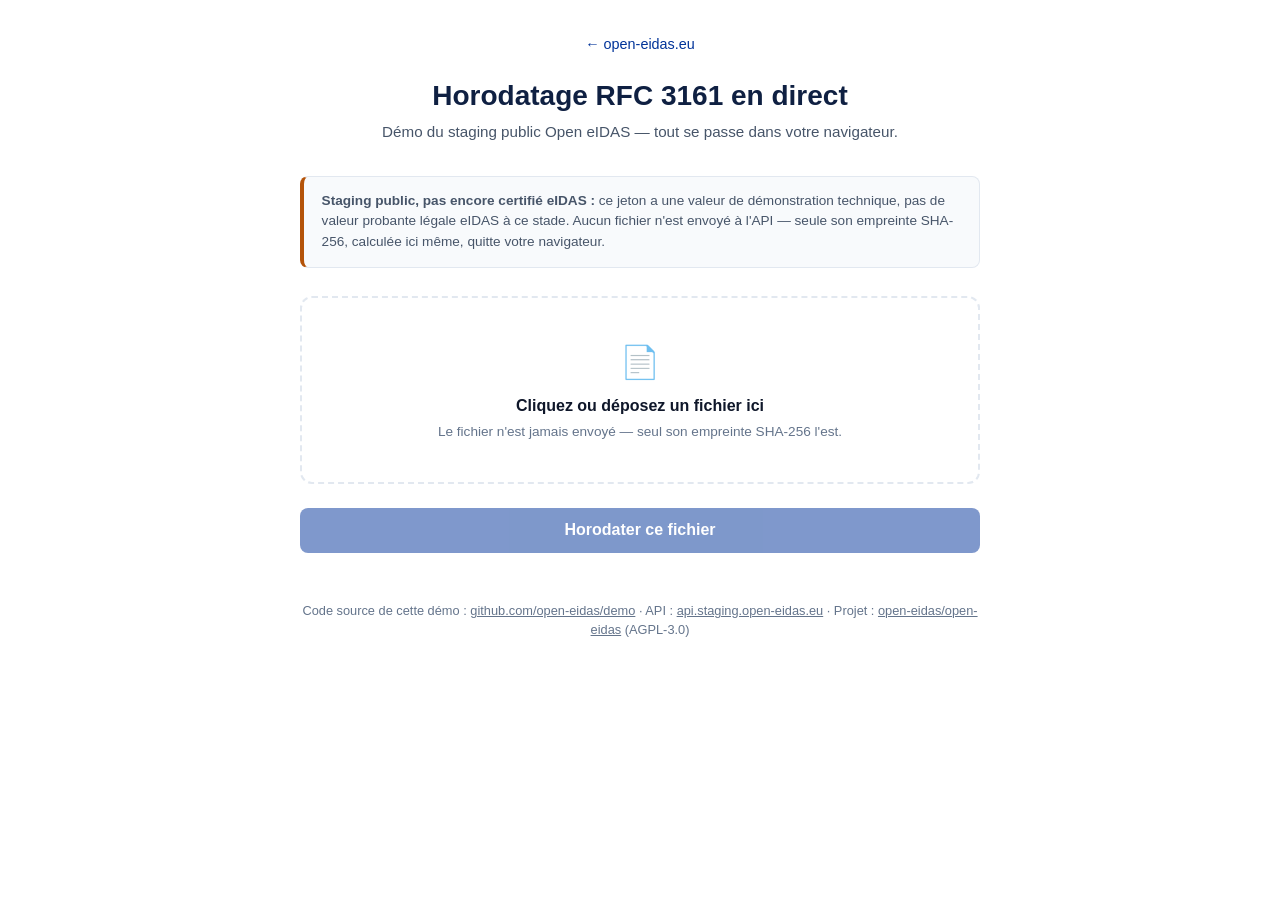
==== index.html @ b6240c6d "feat: téléchargement de la version PDF avec signature TSA (PAdES) pour tous les documents - Horodata" ====
<!DOCTYPE html>
<html lang="fr">
<head>
<meta charset="UTF-8">
<meta name="viewport" content="width=device-width, initial-scale=1.0">
<title>Démo Open eIDAS — Horodatage RFC 3161</title>
<meta name="description" content="Horodatez un document en direct contre le staging public Open eIDAS, avec vérification complète du jeton RFC 3161 dans votre navigateur.">
<link rel="stylesheet" href="style.css">
<script type="importmap">
{
  "imports": {
    "pkijs": "https://cdn.jsdelivr.net/npm/pkijs/+esm",
    "asn1js": "https://cdn.jsdelivr.net/npm/asn1js/+esm",
    "pdf-lib-incremental-save": "https://cdn.jsdelivr.net/npm/pdf-lib-incremental-save@1.17.4/+esm",
    "pdf-rfc3161": "https://cdn.jsdelivr.net/npm/pdf-rfc3161/+esm",
    "pdf-rfc3161/internals": "https://cdn.jsdelivr.net/npm/pdf-rfc3161/dist/internals.js"
  }
}
</script>
</head>
<body>
  <div class="container">
    <header>
      <a href="https://open-eidas.eu">← open-eidas.eu</a>
      <h1>Horodatage RFC&nbsp;3161 en direct</h1>
      <p class="subtitle">Démo du staging public Open eIDAS — tout se passe dans votre navigateur.</p>
    </header>

    <div class="banner">
      <strong>Staging public, pas encore certifié eIDAS&nbsp;:</strong> ce jeton a une valeur de démonstration technique, pas de valeur probante légale eIDAS à ce stade. Aucun fichier n'est envoyé à l'API&nbsp;— seule son empreinte SHA-256, calculée ici même, quitte votre navigateur.
    </div>

    <div class="dropzone" id="dropzone">
      <span class="icon">📄</span>
      <strong>Cliquez ou déposez un fichier ici</strong>
      <div class="hint">Le fichier n'est jamais envoyé — seul son empreinte SHA-256 l'est.</div>
      <input type="file" id="file-input">
    </div>
    <div class="file-info" id="file-info"></div>

    <button class="primary" id="submit-btn" disabled>Horodater ce fichier</button>

    <div class="result" id="result">
      <div class="result-header" id="result-header"></div>
      <div class="result-body" id="result-body"></div>
      <div class="actions" style="padding: 0 1.1rem 1.1rem;">
        <button class="action-primary" id="download-pdf-btn" hidden>Télécharger le PDF horodaté (.pdf)</button>
        <button class="secondary" id="download-btn" hidden>Télécharger le jeton (.tsr)</button>
      </div>
    </div>

    <footer>
      <p>
        Code source de cette démo : <a href="https://github.com/open-eidas/demo" target="_blank" rel="noopener noreferrer">github.com/open-eidas/demo</a>
        &middot; API : <a href="https://api.staging.open-eidas.eu/api/v1/policy" target="_blank" rel="noopener noreferrer">api.staging.open-eidas.eu</a>
        &middot; Projet : <a href="https://github.com/open-eidas/open-eidas" target="_blank" rel="noopener noreferrer">open-eidas/open-eidas</a> (AGPL-3.0)
      </p>
    </footer>
  </div>

  <script type="module" src="app.js"></script>
</body>
</html>
---- style.css ----
:root {
  --bg-color: #ffffff;
  --bg-subtle: #f8fafc;
  --bg-card: #ffffff;
  --text-main: #0f172a;
  --text-muted: #475569;
  --text-subtle: #64748b;
  --brand-navy: #0f2042;
  --brand-blue: #003399;
  --brand-blue-hover: #002266;
  --border-color: #e2e8f0;
  --ok-color: #059669;
  --error-color: #dc2626;
  --warn-color: #b45309;
}

@media (prefers-color-scheme: dark) {
  :root {
    --bg-color: #0b1120;
    --bg-subtle: #0f172a;
    --bg-card: #182238;
    --text-main: #f8fafc;
    --text-muted: #cbd5e1;
    --text-subtle: #94a3b8;
    --brand-navy: #f8fafc;
    --brand-blue: #38bdf8;
    --brand-blue-hover: #7dd3fc;
    --border-color: #263349;
  }
}

* {
  box-sizing: border-box;
}

body {
  margin: 0;
  font-family: -apple-system, BlinkMacSystemFont, "Segoe UI", Roboto, sans-serif;
  background: var(--bg-color);
  color: var(--text-main);
  line-height: 1.5;
}

.container {
  max-width: 720px;
  margin: 0 auto;
  padding: 2rem 1.25rem 4rem;
}

header {
  text-align: center;
  margin-bottom: 2rem;
}

header a {
  color: var(--brand-blue);
  text-decoration: none;
  font-size: 0.9rem;
}

h1 {
  color: var(--brand-navy);
  font-size: 1.75rem;
  margin-bottom: 0.25rem;
}

.subtitle {
  color: var(--text-muted);
  font-size: 0.95rem;
  margin-top: 0;
}

.banner {
  background: var(--bg-subtle);
  border: 1px solid var(--border-color);
  border-left: 4px solid var(--warn-color);
  border-radius: 8px;
  padding: 0.9rem 1.1rem;
  font-size: 0.85rem;
  color: var(--text-muted);
  margin-bottom: 1.75rem;
}

.dropzone {
  border: 2px dashed var(--border-color);
  border-radius: 12px;
  padding: 2.5rem 1.5rem;
  text-align: center;
  cursor: pointer;
  background: var(--bg-card);
  transition: border-color 0.15s, background 0.15s;
}

.dropzone.dragover {
  border-color: var(--brand-blue);
  background: var(--bg-subtle);
}

.dropzone input {
  display: none;
}

.dropzone .icon {
  font-size: 2rem;
  display: block;
  margin-bottom: 0.5rem;
}

.dropzone .hint {
  color: var(--text-subtle);
  font-size: 0.85rem;
  margin-top: 0.25rem;
}

.file-info {
  margin-top: 1rem;
  font-size: 0.85rem;
  color: var(--text-muted);
  word-break: break-all;
}

.file-info code {
  background: var(--bg-subtle);
  padding: 0.1rem 0.35rem;
  border-radius: 4px;
  font-size: 0.8rem;
}

button.primary {
  display: block;
  width: 100%;
  margin-top: 1.5rem;
  padding: 0.85rem;
  background: var(--brand-blue);
  color: #fff;
  border: none;
  border-radius: 8px;
  font-size: 1rem;
  font-weight: 600;
  cursor: pointer;
}

button.primary:hover:not(:disabled) {
  background: var(--brand-blue-hover);
}

button.primary:disabled {
  opacity: 0.5;
  cursor: not-allowed;
}

.result {
  margin-top: 1.75rem;
  border-radius: 10px;
  border: 1px solid var(--border-color);
  overflow: hidden;
  display: none;
}

.result.visible {
  display: block;
}

.result-header {
  padding: 0.9rem 1.1rem;
  font-weight: 600;
  display: flex;
  align-items: center;
  gap: 0.5rem;
}

.result-header.ok {
  background: rgba(5, 150, 105, 0.1);
  color: var(--ok-color);
}

.result-header.error {
  background: rgba(220, 38, 38, 0.1);
  color: var(--error-color);
}

.result-body {
  padding: 1rem 1.1rem;
  background: var(--bg-card);
  font-size: 0.85rem;
}

.result-body dl {
  display: grid;
  grid-template-columns: auto 1fr;
  gap: 0.35rem 1rem;
  margin: 0;
}

.result-body dt {
  color: var(--text-subtle);
}

.result-body dd {
  margin: 0;
  word-break: break-all;
}

.actions {
  margin-top: 1rem;
  display: flex;
  gap: 0.75rem;
  flex-wrap: wrap;
}

button.action-primary {
  padding: 0.55rem 1rem;
  background: var(--brand-blue);
  color: #fff;
  border: 1px solid var(--brand-blue);
  border-radius: 6px;
  font-size: 0.85rem;
  font-weight: 600;
  cursor: pointer;
  display: inline-flex;
  align-items: center;
  gap: 0.4rem;
  transition: background 0.15s, border-color 0.15s;
}

button.action-primary:hover:not(:disabled) {
  background: var(--brand-blue-hover);
  border-color: var(--brand-blue-hover);
}

button.secondary {
  padding: 0.55rem 1rem;
  background: transparent;
  border: 1px solid var(--border-color);
  color: var(--text-main);
  border-radius: 6px;
  font-size: 0.85rem;
  cursor: pointer;
  display: inline-flex;
  align-items: center;
  gap: 0.4rem;
  transition: border-color 0.15s, color 0.15s;
}

button.secondary:hover {
  border-color: var(--brand-blue);
  color: var(--brand-blue);
}

footer {
  text-align: center;
  margin-top: 3rem;
  font-size: 0.8rem;
  color: var(--text-subtle);
}

footer a {
  color: inherit;
}

.spinner {
  display: inline-block;
  width: 1em;
  height: 1em;
  border: 2px solid currentColor;
  border-right-color: transparent;
  border-radius: 50%;
  animation: spin 0.6s linear infinite;
  vertical-align: -0.15em;
}

@keyframes spin {
  to {
    transform: rotate(360deg);
  }
}
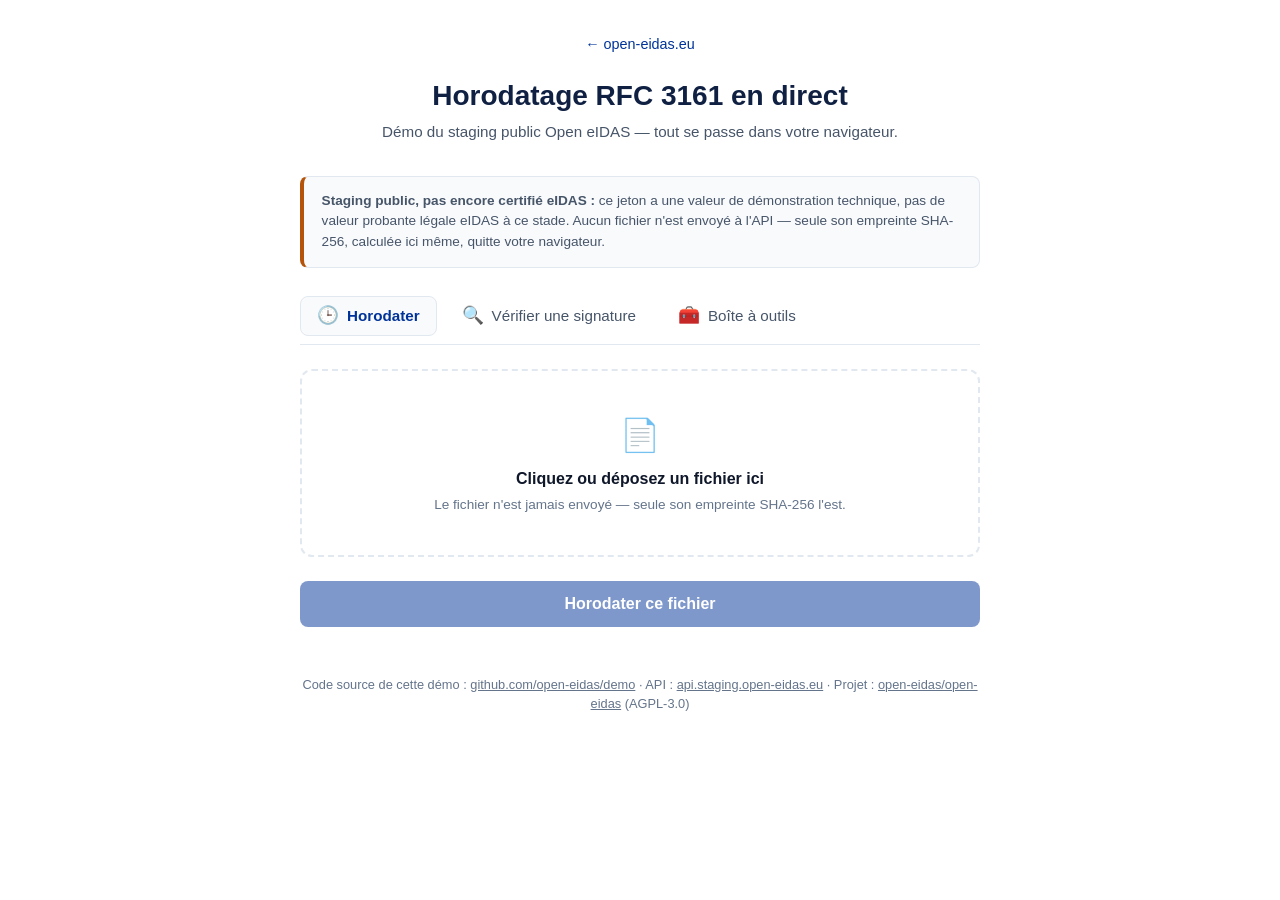
==== commit 0794cab6: "feat: ajout de la vérification de signature/jeton et de la boîte à outils - Ajout d'une barre de nav" ====
--- a/index.html
+++ b/index.html
@@ -30,22 +30,167 @@
       <strong>Staging public, pas encore certifié eIDAS&nbsp;:</strong> ce jeton a une valeur de démonstration technique, pas de valeur probante légale eIDAS à ce stade. Aucun fichier n'est envoyé à l'API&nbsp;— seule son empreinte SHA-256, calculée ici même, quitte votre navigateur.
     </div>
 
-    <div class="dropzone" id="dropzone">
-      <span class="icon">📄</span>
-      <strong>Cliquez ou déposez un fichier ici</strong>
-      <div class="hint">Le fichier n'est jamais envoyé — seul son empreinte SHA-256 l'est.</div>
-      <input type="file" id="file-input">
-    </div>
-    <div class="file-info" id="file-info"></div>
-
-    <button class="primary" id="submit-btn" disabled>Horodater ce fichier</button>
-
-    <div class="result" id="result">
-      <div class="result-header" id="result-header"></div>
-      <div class="result-body" id="result-body"></div>
-      <div class="actions" style="padding: 0 1.1rem 1.1rem;">
-        <button class="action-primary" id="download-pdf-btn" hidden>Télécharger le PDF horodaté (.pdf)</button>
-        <button class="secondary" id="download-btn" hidden>Télécharger le jeton (.tsr)</button>
+    <nav class="nav-tabs" role="tablist">
+      <button class="nav-tab active" id="tab-stamp" role="tab" aria-selected="true" aria-controls="view-stamp">
+        <span class="tab-icon">🕒</span> Horodater
+      </button>
+      <button class="nav-tab" id="tab-verify" role="tab" aria-selected="false" aria-controls="view-verify">
+        <span class="tab-icon">🔍</span> Vérifier une signature
+      </button>
+      <button class="nav-tab" id="tab-toolbox" role="tab" aria-selected="false" aria-controls="view-toolbox">
+        <span class="tab-icon">🧰</span> Boîte à outils
+      </button>
+    </nav>
+
+    <!-- Vue 1: Horodater -->
+    <div class="tab-view active" id="view-stamp">
+      <div class="dropzone" id="dropzone">
+        <span class="icon">📄</span>
+        <strong>Cliquez ou déposez un fichier ici</strong>
+        <div class="hint">Le fichier n'est jamais envoyé — seule son empreinte SHA-256 l'est.</div>
+        <input type="file" id="file-input">
+      </div>
+      <div class="file-info" id="file-info"></div>
+
+      <button class="primary" id="submit-btn" disabled>Horodater ce fichier</button>
+
+      <div class="result" id="result">
+        <div class="result-header" id="result-header"></div>
+        <div class="result-body" id="result-body"></div>
+        <div class="actions" style="padding: 0 1.1rem 1.1rem;">
+          <button class="action-primary" id="download-pdf-btn" hidden>Télécharger le PDF horodaté (.pdf)</button>
+          <button class="secondary" id="download-btn" hidden>Télécharger le jeton (.tsr)</button>
+        </div>
+      </div>
+    </div>
+
+    <!-- Vue 2: Vérifier / Check signature -->
+    <div class="tab-view" id="view-verify">
+      <div class="dropzone" id="verify-dropzone">
+        <span class="icon">🔍</span>
+        <strong>Déposez un PDF signé, un jeton (.tsr) ou un fichier + jeton</strong>
+        <div class="hint">Analyse de PDF horodaté (PAdES), vérification de jeton RFC 3161 ou contrôle croisé document + jeton. Tout est vérifié localement.</div>
+        <input type="file" id="verify-file-input" multiple>
+      </div>
+      <div class="file-info" id="verify-file-info"></div>
+
+      <button class="primary" id="verify-btn" disabled>Vérifier la signature / le jeton</button>
+
+      <div class="result" id="verify-result">
+        <div class="result-header" id="verify-result-header"></div>
+        <div class="result-body" id="verify-result-body"></div>
+        <div class="actions" style="padding: 0 1.1rem 1.1rem;">
+          <button class="action-primary" id="verify-export-tsr-btn" hidden>Exporter le jeton extrait (.tsr)</button>
+        </div>
+      </div>
+    </div>
+
+    <!-- Vue 3: Boîte à outils -->
+    <div class="tab-view" id="view-toolbox">
+      <div class="toolbox-grid">
+        <!-- Outil 1: Hasheur -->
+        <div class="tool-card">
+          <h3><span>⚡</span> Calculateur d'empreintes (Hashes)</h3>
+          <p>Calculez instantanément les empreintes cryptographiques d'un fichier en local (Web Crypto).</p>
+          <div class="dropzone mini-dropzone" id="hash-dropzone">
+            <span class="icon">📁</span>
+            <strong>Cliquez ou déposez un fichier pour calculer son empreinte</strong>
+            <input type="file" id="hash-file-input">
+          </div>
+          <div id="hash-results" class="hash-results" hidden>
+            <div class="hash-file-title" id="hash-file-title"></div>
+            <div class="hash-row">
+              <div class="hash-label">SHA-256</div>
+              <div class="hash-value-wrap">
+                <code id="hash-val-256">-</code>
+                <button class="btn-copy" data-target="hash-val-256">Copier</button>
+              </div>
+            </div>
+            <div class="hash-row">
+              <div class="hash-label">SHA-384</div>
+              <div class="hash-value-wrap">
+                <code id="hash-val-384">-</code>
+                <button class="btn-copy" data-target="hash-val-384">Copier</button>
+              </div>
+            </div>
+            <div class="hash-row">
+              <div class="hash-label">SHA-512</div>
+              <div class="hash-value-wrap">
+                <code id="hash-val-512">-</code>
+                <button class="btn-copy" data-target="hash-val-512">Copier</button>
+              </div>
+            </div>
+            <div class="hash-compare-box">
+              <label for="hash-compare-input">Comparer avec une empreinte attendue :</label>
+              <input type="text" id="hash-compare-input" placeholder="Collez un hash pour vérifier...">
+              <div id="hash-compare-status" class="compare-status"></div>
+            </div>
+          </div>
+        </div>
+
+        <!-- Outil 2: Autorité TSA & Certificats -->
+        <div class="tool-card">
+          <h3><span>🏛️</span> Autorité TSA Open eIDAS (Staging Live)</h3>
+          <p>Informations en direct sur la politique d'horodatage et certificats officiels de l'autorité.</p>
+          <div id="tsa-info-loading" style="color: var(--text-muted); font-size: 0.85rem;"><span class="spinner"></span> Interrogation de l'autorité en cours…</div>
+          <div id="tsa-info-content" hidden>
+            <dl class="tsa-dl">
+              <dt>Statut du service :</dt><dd><span class="status-pill ok">● En ligne</span></dd>
+              <dt>Politique (OID) :</dt><dd><code id="tsa-policy-oid">-</code></dd>
+              <dt>Sujet TSU :</dt><dd id="tsa-subject">-</dd>
+              <dt>Émetteur CA :</dt><dd id="tsa-issuer">-</dd>
+              <dt>Précision :</dt><dd id="tsa-accuracy">-</dd>
+              <dt>Source de temps :</dt><dd id="tsa-timesource">-</dd>
+              <dt>Algorithmes acceptés :</dt><dd id="tsa-algorithms">-</dd>
+            </dl>
+            <div class="actions" style="margin-top: 1rem;">
+              <button class="action-primary" id="download-cert-btn">Télécharger la chaîne de certificats (.pem)</button>
+            </div>
+          </div>
+        </div>
+
+        <!-- Outil 3: Commandes CLI -->
+        <div class="tool-card">
+          <h3><span>💻</span> Commandes en ligne de commande (CLI)</h3>
+          <p>Snippets prêts à l'emploi pour horodater et vérifier depuis votre terminal.</p>
+          <div class="cli-tabs">
+            <button class="cli-tab-btn active" data-target="cli-curl-json">cURL (JSON)</button>
+            <button class="cli-tab-btn" data-target="cli-curl-rfc">OpenSSL (RFC 3161)</button>
+            <button class="cli-tab-btn" data-target="cli-pyhanko">pyHanko (PDF)</button>
+            <button class="cli-tab-btn" data-target="cli-pdfsig">pdfsig (Linux)</button>
+          </div>
+          <div class="cli-panes">
+            <div class="cli-pane active" id="cli-curl-json">
+              <pre><code id="code-curl-json">curl -X POST https://api.staging.open-eidas.eu/api/v1/timestamp \
+  -H "Content-Type: application/json" \
+  -d '{"hash": "VOTRE_HASH_SHA256", "algorithm": "sha256"}'</code></pre>
+              <button class="btn-copy cli-copy-btn" data-target="code-curl-json">Copier la commande</button>
+            </div>
+            <div class="cli-pane" id="cli-curl-rfc">
+              <pre><code id="code-curl-rfc"># 1. Générer la requête d'horodatage TSQ
+openssl ts -query -data document.pdf -sha256 -cert -out request.tsq
+
+# 2. Envoyer la requête binaire à la TSA
+curl -H "Content-Type: application/timestamp-query" \
+  --data-binary @request.tsq \
+  https://api.staging.open-eidas.eu/tsa -o response.tsr
+
+# 3. Vérifier le jeton avec la chaîne
+openssl ts -verify -in response.tsr -data document.pdf -CAfile chain.pem</code></pre>
+              <button class="btn-copy cli-copy-btn" data-target="code-curl-rfc">Copier la commande</button>
+            </div>
+            <div class="cli-pane" id="cli-pyhanko">
+              <pre><code id="code-pyhanko"># Vérifier toutes les signatures et horodatages PAdES d'un PDF
+pyhanko check-sig document-horodate.pdf</code></pre>
+              <button class="btn-copy cli-copy-btn" data-target="code-pyhanko">Copier la commande</button>
+            </div>
+            <div class="cli-pane" id="cli-pdfsig">
+              <pre><code id="code-pdfsig"># Examiner les champs de signature et d'horodatage (Poppler)
+pdfsig -nocert document-horodate.pdf</code></pre>
+              <button class="btn-copy cli-copy-btn" data-target="code-pdfsig">Copier la commande</button>
+            </div>
+          </div>
+        </div>
       </div>
     </div>
 
--- a/style.css
+++ b/style.css
@@ -247,6 +247,309 @@
   color: var(--brand-blue);
 }
 
+/* --- Onglets de navigation --- */
+
+.nav-tabs {
+  display: flex;
+  gap: 0.5rem;
+  margin-bottom: 1.5rem;
+  border-bottom: 1px solid var(--border-color);
+  padding-bottom: 0.5rem;
+  overflow-x: auto;
+}
+
+.nav-tab {
+  background: transparent;
+  border: 1px solid transparent;
+  color: var(--text-muted);
+  font-size: 0.95rem;
+  font-weight: 500;
+  padding: 0.55rem 1rem;
+  border-radius: 8px;
+  cursor: pointer;
+  transition: all 0.15s ease;
+  display: inline-flex;
+  align-items: center;
+  gap: 0.5rem;
+  white-space: nowrap;
+}
+
+.nav-tab:hover {
+  color: var(--text-main);
+  background: var(--bg-subtle);
+}
+
+.nav-tab.active {
+  color: var(--brand-blue);
+  background: var(--bg-subtle);
+  border-color: var(--border-color);
+  font-weight: 600;
+}
+
+.tab-icon {
+  font-size: 1.1rem;
+}
+
+.tab-view {
+  display: none;
+}
+
+.tab-view.active {
+  display: block;
+}
+
+.tab-desc {
+  color: var(--text-muted);
+  font-size: 0.9rem;
+  margin-top: -0.5rem;
+  margin-bottom: 1.25rem;
+}
+
+/* --- Boîte à outils (Toolbox) --- */
+
+.toolbox-grid {
+  display: grid;
+  grid-template-columns: 1fr;
+  gap: 1.5rem;
+}
+
+.tool-card {
+  background: var(--bg-card);
+  border: 1px solid var(--border-color);
+  border-radius: 10px;
+  padding: 1.5rem;
+}
+
+.tool-card h3 {
+  margin-top: 0;
+  margin-bottom: 0.4rem;
+  font-size: 1.1rem;
+  color: var(--brand-navy);
+  display: flex;
+  align-items: center;
+  gap: 0.5rem;
+}
+
+.tool-card p {
+  color: var(--text-muted);
+  font-size: 0.85rem;
+  margin-top: 0;
+  margin-bottom: 1.25rem;
+}
+
+.mini-dropzone {
+  padding: 1.5rem 1rem;
+  margin-bottom: 1rem;
+}
+
+.hash-results {
+  margin-top: 1.25rem;
+}
+
+.hash-file-title {
+  font-size: 0.85rem;
+  font-weight: 600;
+  color: var(--brand-navy);
+  margin-bottom: 0.75rem;
+}
+
+.hash-row {
+  margin-bottom: 0.75rem;
+}
+
+.hash-label {
+  font-size: 0.75rem;
+  font-weight: 600;
+  color: var(--text-subtle);
+  text-transform: uppercase;
+  margin-bottom: 0.25rem;
+}
+
+.hash-value-wrap {
+  display: flex;
+  gap: 0.5rem;
+  align-items: center;
+}
+
+.hash-value-wrap code {
+  flex: 1;
+  background: var(--bg-subtle);
+  padding: 0.4rem 0.6rem;
+  border-radius: 6px;
+  font-size: 0.75rem;
+  word-break: break-all;
+  border: 1px solid var(--border-color);
+  user-select: all;
+}
+
+.btn-copy {
+  padding: 0.4rem 0.75rem;
+  background: transparent;
+  border: 1px solid var(--border-color);
+  border-radius: 6px;
+  color: var(--text-muted);
+  font-size: 0.8rem;
+  cursor: pointer;
+  transition: all 0.15s;
+  white-space: nowrap;
+}
+
+.btn-copy:hover {
+  border-color: var(--brand-blue);
+  color: var(--brand-blue);
+}
+
+.hash-compare-box {
+  margin-top: 1.25rem;
+  padding-top: 1rem;
+  border-top: 1px solid var(--border-color);
+}
+
+.hash-compare-box label {
+  display: block;
+  font-size: 0.8rem;
+  font-weight: 600;
+  color: var(--text-muted);
+  margin-bottom: 0.4rem;
+}
+
+.hash-compare-box input {
+  width: 100%;
+  padding: 0.5rem 0.75rem;
+  border: 1px solid var(--border-color);
+  border-radius: 6px;
+  background: var(--bg-card);
+  color: var(--text-main);
+  font-size: 0.85rem;
+  font-family: monospace;
+}
+
+.hash-compare-box input:focus {
+  outline: none;
+  border-color: var(--brand-blue);
+}
+
+.compare-status {
+  margin-top: 0.5rem;
+  font-size: 0.8rem;
+  font-weight: 500;
+}
+
+.compare-status.ok {
+  color: var(--ok-color);
+}
+
+.compare-status.error {
+  color: var(--error-color);
+}
+
+/* TSA DL */
+
+.tsa-dl {
+  display: grid;
+  grid-template-columns: auto 1fr;
+  gap: 0.4rem 1rem;
+  font-size: 0.85rem;
+  margin: 0;
+}
+
+.tsa-dl dt {
+  color: var(--text-subtle);
+  font-weight: 500;
+}
+
+.tsa-dl dd {
+  margin: 0;
+  word-break: break-all;
+}
+
+.status-pill {
+  display: inline-block;
+  padding: 0.15rem 0.55rem;
+  border-radius: 12px;
+  font-size: 0.75rem;
+  font-weight: 600;
+}
+
+.status-pill.ok {
+  background: rgba(5, 150, 105, 0.15);
+  color: var(--ok-color);
+}
+
+/* CLI Snippets */
+
+.cli-tabs {
+  display: flex;
+  gap: 0.4rem;
+  margin-bottom: 0.75rem;
+  flex-wrap: wrap;
+}
+
+.cli-tab-btn {
+  padding: 0.35rem 0.7rem;
+  background: transparent;
+  border: 1px solid var(--border-color);
+  border-radius: 6px;
+  font-size: 0.8rem;
+  color: var(--text-muted);
+  cursor: pointer;
+  transition: all 0.15s;
+}
+
+.cli-tab-btn:hover {
+  border-color: var(--brand-blue);
+  color: var(--brand-blue);
+}
+
+.cli-tab-btn.active {
+  background: var(--brand-blue);
+  color: #fff;
+  border-color: var(--brand-blue);
+}
+
+.cli-panes {
+  position: relative;
+}
+
+.cli-pane {
+  display: none;
+  position: relative;
+}
+
+.cli-pane.active {
+  display: block;
+}
+
+.cli-pane pre {
+  margin: 0;
+  padding: 1rem 1rem 2.8rem;
+  background: #0f172a;
+  color: #f8fafc;
+  border-radius: 8px;
+  font-size: 0.8rem;
+  line-height: 1.5;
+  overflow-x: auto;
+}
+
+.cli-pane pre code {
+  font-family: ui-monospace, SFMono-Regular, Menlo, Monaco, Consolas, monospace;
+}
+
+.cli-copy-btn {
+  position: absolute;
+  bottom: 0.75rem;
+  right: 0.75rem;
+  background: rgba(255, 255, 255, 0.15);
+  border: 1px solid rgba(255, 255, 255, 0.25);
+  color: #fff;
+  font-size: 0.75rem;
+}
+
+.cli-copy-btn:hover {
+  background: rgba(255, 255, 255, 0.25);
+  color: #fff;
+}
+
 footer {
   text-align: center;
   margin-top: 3rem;
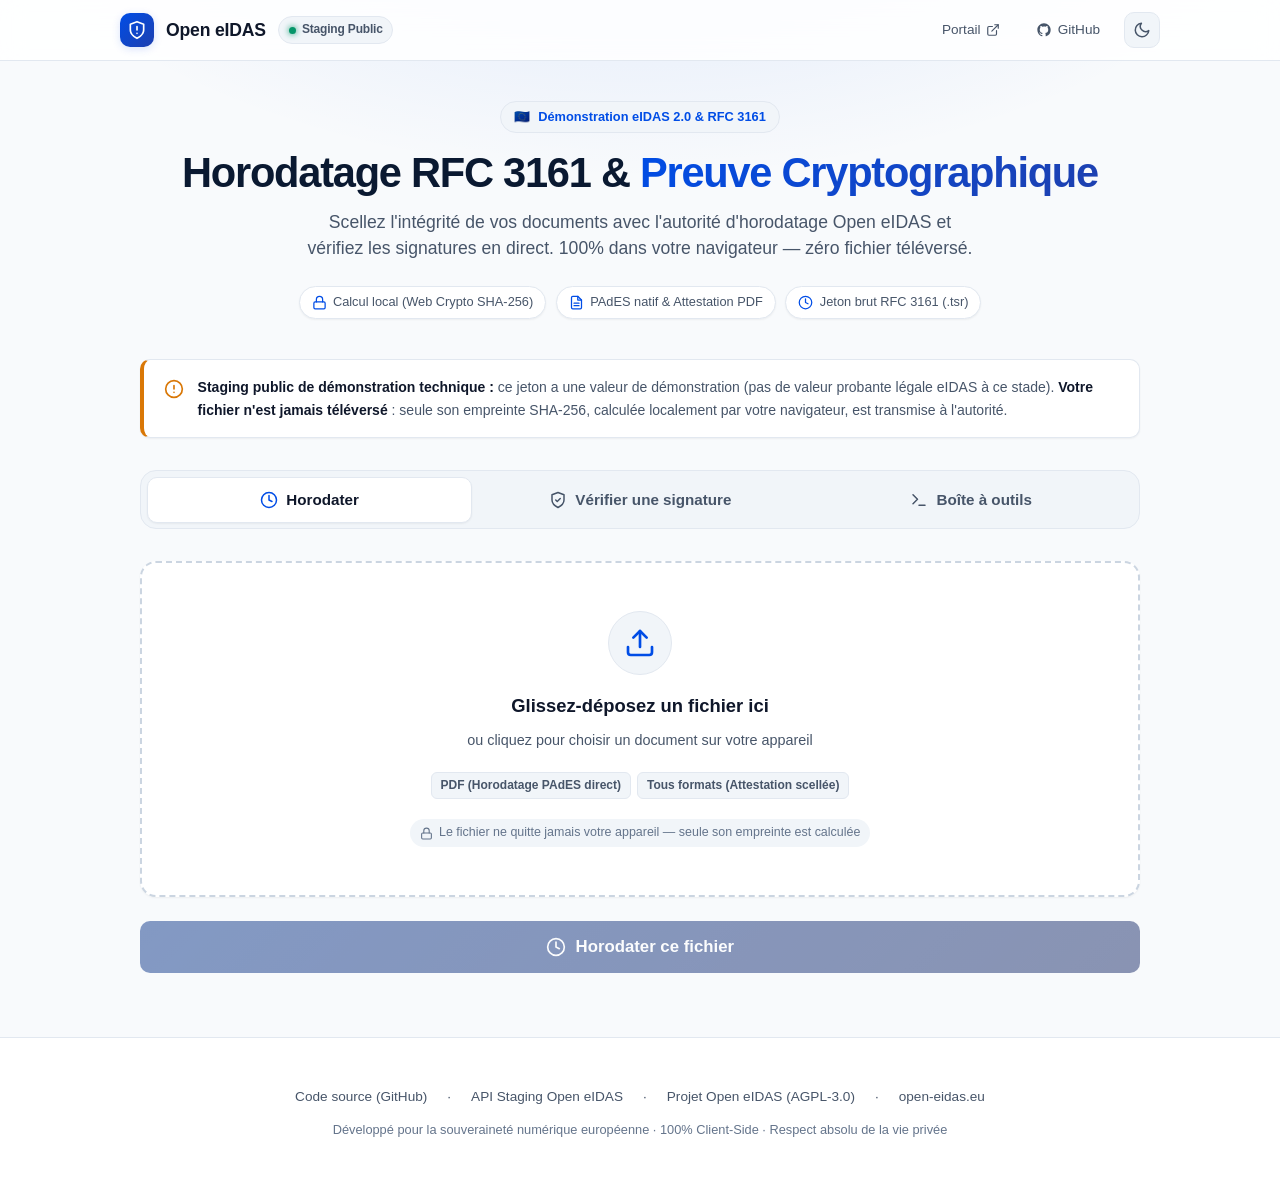
==== commit 5b166585: "feat: refonte moderne et responsive de l'interface (mobile & desktop, thème sombre)" ====
--- a/index.html
+++ b/index.html
@@ -3,8 +3,17 @@
 <head>
 <meta charset="UTF-8">
 <meta name="viewport" content="width=device-width, initial-scale=1.0">
-<title>Démo Open eIDAS — Horodatage RFC 3161</title>
-<meta name="description" content="Horodatez un document en direct contre le staging public Open eIDAS, avec vérification complète du jeton RFC 3161 dans votre navigateur.">
+<title>Démo Open eIDAS — Horodatage RFC 3161 &amp; Preuve Cryptographique</title>
+<meta name="description" content="Horodatez vos documents en direct contre le staging public Open eIDAS, avec vérification complète du jeton RFC 3161 et horodatage PAdES dans votre navigateur.">
+<meta name="color-scheme" content="light dark">
+<script>
+  (function() {
+    const saved = localStorage.getItem('theme');
+    const prefersDark = window.matchMedia('(prefers-color-scheme: dark)').matches;
+    const theme = saved || (prefersDark ? 'dark' : 'light');
+    document.documentElement.setAttribute('data-theme', theme);
+  })();
+</script>
 <link rel="stylesheet" href="style.css">
 <script type="importmap">
 {
@@ -19,47 +28,199 @@
 </script>
 </head>
 <body>
+  <!-- Barre de navigation supérieure -->
+  <header class="top-bar">
+    <div class="top-bar-inner">
+      <a href="https://open-eidas.eu" class="brand" title="Retour au portail Open eIDAS">
+        <div class="brand-icon-wrap">
+          <svg width="20" height="20" viewBox="0 0 24 24" fill="none" stroke="currentColor" stroke-width="2" stroke-linecap="round" stroke-linejoin="round">
+            <path d="M12 22s8-4 8-10V5l-8-3-8 3v7c0 6 8 10 8 10z"/>
+            <path d="M12 8v4"/>
+            <path d="M12 16h.01"/>
+          </svg>
+        </div>
+        <span class="brand-title">Open eIDAS</span>
+        <span class="badge-staging"><span class="badge-dot"></span> <span class="badge-text-full">Staging Public</span><span class="badge-text-short">Staging</span></span>
+      </a>
+
+      <div class="top-actions">
+        <a href="https://open-eidas.eu" class="nav-link" target="_blank" rel="noopener noreferrer">
+          <span>Portail</span>
+          <svg width="14" height="14" viewBox="0 0 24 24" fill="none" stroke="currentColor" stroke-width="2" stroke-linecap="round" stroke-linejoin="round">
+            <path d="M18 13v6a2 2 0 0 1-2 2H5a2 2 0 0 1-2-2V8a2 2 0 0 1 2-2h6"/>
+            <polyline points="15 3 21 3 21 9"/>
+            <line x1="10" y1="14" x2="21" y2="3"/>
+          </svg>
+        </a>
+        <a href="https://github.com/open-eidas/demo" class="nav-link" target="_blank" rel="noopener noreferrer" title="Code source sur GitHub">
+          <svg width="16" height="16" viewBox="0 0 24 24" fill="currentColor">
+            <path fill-rule="evenodd" clip-rule="evenodd" d="M12 2C6.477 2 2 6.484 2 12.017c0 4.425 2.865 8.18 6.839 9.504.5.092.682-.217.682-.483 0-.237-.008-.868-.013-1.703-2.782.605-3.369-1.343-3.369-1.343-.454-1.158-1.11-1.466-1.11-1.466-.908-.62.069-.608.069-.608 1.003.07 1.53 1.032 1.53 1.032.892 1.53 2.341 1.088 2.91.832.092-.647.35-1.088.636-1.338-2.22-.253-4.555-1.113-4.555-4.951 0-1.093.39-1.988 1.029-2.688-.103-.253-.446-1.272.098-2.65 0 0 .84-.27 2.75 1.026A9.564 9.564 0 0112 6.844c.85.004 1.705.115 2.504.337 1.909-1.296 2.747-1.027 2.747-1.027.546 1.379.202 2.398.1 2.651.64.7 1.028 1.595 1.028 2.688 0 3.848-2.339 4.695-4.566 4.943.359.309.678.92.678 1.855 0 1.338-.012 2.419-.012 2.747 0 .268.18.58.688.482A10.019 10.019 0 0022 12.017C22 6.484 17.522 2 12 2z"/>
+          </svg>
+          <span>GitHub</span>
+        </a>
+        <button id="theme-toggle" class="btn-theme-toggle" aria-label="Basculer entre thème clair et thème sombre">
+          <!-- Soleil (affiché en thème sombre pour passer au clair) -->
+          <svg class="theme-icon-sun" width="18" height="18" viewBox="0 0 24 24" fill="none" stroke="currentColor" stroke-width="2" stroke-linecap="round" stroke-linejoin="round">
+            <circle cx="12" cy="12" r="5"/>
+            <line x1="12" y1="1" x2="12" y2="3"/>
+            <line x1="12" y1="21" x2="12" y2="23"/>
+            <line x1="4.22" y1="4.22" x2="5.64" y2="5.64"/>
+            <line x1="18.36" y1="18.36" x2="19.78" y2="19.78"/>
+            <line x1="1" y1="12" x2="3" y2="12"/>
+            <line x1="21" y1="12" x2="23" y2="12"/>
+            <line x1="4.22" y1="19.78" x2="5.64" y2="18.36"/>
+            <line x1="18.36" y1="5.64" x2="19.78" y2="4.22"/>
+          </svg>
+          <!-- Lune (affichée en thème clair pour passer au sombre) -->
+          <svg class="theme-icon-moon" width="18" height="18" viewBox="0 0 24 24" fill="none" stroke="currentColor" stroke-width="2" stroke-linecap="round" stroke-linejoin="round">
+            <path d="M21 12.79A9 9 0 1 1 11.21 3 7 7 0 0 0 21 12.79z"/>
+          </svg>
+        </button>
+      </div>
+    </div>
+  </header>
+
   <div class="container">
-    <header>
-      <a href="https://open-eidas.eu">← open-eidas.eu</a>
-      <h1>Horodatage RFC&nbsp;3161 en direct</h1>
-      <p class="subtitle">Démo du staging public Open eIDAS — tout se passe dans votre navigateur.</p>
-    </header>
-
+    <!-- Hero Section -->
+    <section class="hero">
+      <div class="hero-pill">
+        <span>🇪🇺</span>
+        <span>Démonstration eIDAS 2.0 &amp; RFC 3161</span>
+      </div>
+      <h1>Horodatage RFC&nbsp;3161 &amp; <span class="hero-gradient-text">Preuve Cryptographique</span></h1>
+      <p class="subtitle">Scellez l'intégrité de vos documents avec l'autorité d'horodatage Open eIDAS et vérifiez les signatures en direct. 100% dans votre navigateur — zéro fichier téléversé.</p>
+      
+      <div class="trust-badges">
+        <div class="trust-badge">
+          <svg width="15" height="15" viewBox="0 0 24 24" fill="none" stroke="currentColor" stroke-width="2" stroke-linecap="round" stroke-linejoin="round">
+            <rect x="3" y="11" width="18" height="11" rx="2" ry="2"/>
+            <path d="M7 11V7a5 5 0 0 1 10 0v4"/>
+          </svg>
+          <span>Calcul local (Web Crypto SHA-256)</span>
+        </div>
+        <div class="trust-badge">
+          <svg width="15" height="15" viewBox="0 0 24 24" fill="none" stroke="currentColor" stroke-width="2" stroke-linecap="round" stroke-linejoin="round">
+            <path d="M14 2H6a2 2 0 0 0-2 2v16a2 2 0 0 0 2 2h12a2 2 0 0 0 2-2V8z"/>
+            <polyline points="14 2 14 8 20 8"/>
+            <line x1="16" y1="13" x2="8" y2="13"/>
+            <line x1="16" y1="17" x2="8" y2="17"/>
+          </svg>
+          <span>PAdES natif &amp; Attestation PDF</span>
+        </div>
+        <div class="trust-badge">
+          <svg width="15" height="15" viewBox="0 0 24 24" fill="none" stroke="currentColor" stroke-width="2" stroke-linecap="round" stroke-linejoin="round">
+            <circle cx="12" cy="12" r="10"/>
+            <polyline points="12 6 12 12 16 14"/>
+          </svg>
+          <span>Jeton brut RFC 3161 (.tsr)</span>
+        </div>
+      </div>
+    </section>
+
+    <!-- Bannière d'information Staging -->
     <div class="banner">
-      <strong>Staging public, pas encore certifié eIDAS&nbsp;:</strong> ce jeton a une valeur de démonstration technique, pas de valeur probante légale eIDAS à ce stade. Aucun fichier n'est envoyé à l'API&nbsp;— seule son empreinte SHA-256, calculée ici même, quitte votre navigateur.
+      <div class="banner-icon">
+        <svg width="20" height="20" viewBox="0 0 24 24" fill="none" stroke="currentColor" stroke-width="2" stroke-linecap="round" stroke-linejoin="round">
+          <circle cx="12" cy="12" r="10"/>
+          <line x1="12" y1="8" x2="12" y2="12"/>
+          <line x1="12" y1="16" x2="12.01" y2="16"/>
+        </svg>
+      </div>
+      <div class="banner-text">
+        <strong>Staging public de démonstration technique&nbsp;:</strong> ce jeton a une valeur de démonstration (pas de valeur probante légale eIDAS à ce stade). <strong>Votre fichier n'est jamais téléversé</strong>&nbsp;: seule son empreinte SHA-256, calculée localement par votre navigateur, est transmise à l'autorité.
+      </div>
     </div>
 
+    <!-- Onglets de navigation (Segmented Control) -->
     <nav class="nav-tabs" role="tablist">
       <button class="nav-tab active" id="tab-stamp" role="tab" aria-selected="true" aria-controls="view-stamp">
-        <span class="tab-icon">🕒</span> Horodater
+        <span class="tab-icon">
+          <svg viewBox="0 0 24 24" fill="none" stroke="currentColor" stroke-width="2" stroke-linecap="round" stroke-linejoin="round">
+            <circle cx="12" cy="12" r="10"/>
+            <polyline points="12 6 12 12 16 14"/>
+          </svg>
+        </span>
+        <span>Horodater</span>
       </button>
       <button class="nav-tab" id="tab-verify" role="tab" aria-selected="false" aria-controls="view-verify">
-        <span class="tab-icon">🔍</span> Vérifier une signature
+        <span class="tab-icon">
+          <svg viewBox="0 0 24 24" fill="none" stroke="currentColor" stroke-width="2" stroke-linecap="round" stroke-linejoin="round">
+            <path d="M12 22s8-4 8-10V5l-8-3-8 3v7c0 6 8 10 8 10z"/>
+            <polyline points="9 12 11 14 15 10"/>
+          </svg>
+        </span>
+        <span class="tab-label-full">Vérifier une signature</span>
+        <span class="tab-label-short">Vérifier</span>
       </button>
       <button class="nav-tab" id="tab-toolbox" role="tab" aria-selected="false" aria-controls="view-toolbox">
-        <span class="tab-icon">🧰</span> Boîte à outils
+        <span class="tab-icon">
+          <svg viewBox="0 0 24 24" fill="none" stroke="currentColor" stroke-width="2" stroke-linecap="round" stroke-linejoin="round">
+            <polyline points="4 17 10 11 4 5"/>
+            <line x1="12" y1="19" x2="20" y2="19"/>
+          </svg>
+        </span>
+        <span class="tab-label-full">Boîte à outils</span>
+        <span class="tab-label-short">Outils</span>
       </button>
     </nav>
 
     <!-- Vue 1: Horodater -->
     <div class="tab-view active" id="view-stamp">
       <div class="dropzone" id="dropzone">
-        <span class="icon">📄</span>
-        <strong>Cliquez ou déposez un fichier ici</strong>
-        <div class="hint">Le fichier n'est jamais envoyé — seule son empreinte SHA-256 l'est.</div>
+        <div class="dropzone-illustration">
+          <svg width="32" height="32" viewBox="0 0 24 24" fill="none" stroke="currentColor" stroke-width="2" stroke-linecap="round" stroke-linejoin="round">
+            <path d="M21 15v4a2 2 0 0 1-2 2H5a2 2 0 0 1-2-2v-4"/>
+            <polyline points="17 8 12 3 7 8"/>
+            <line x1="12" y1="3" x2="12" y2="15"/>
+          </svg>
+        </div>
+        <p class="dropzone-title">Glissez-déposez un fichier ici</p>
+        <p class="dropzone-subtitle">ou cliquez pour choisir un document sur votre appareil</p>
+        
+        <div class="format-chips">
+          <span class="format-chip">PDF (Horodatage PAdES direct)</span>
+          <span class="format-chip">Tous formats (Attestation scellée)</span>
+        </div>
+
+        <div class="dropzone-privacy">
+          <svg width="13" height="13" viewBox="0 0 24 24" fill="none" stroke="currentColor" stroke-width="2" stroke-linecap="round" stroke-linejoin="round">
+            <rect x="3" y="11" width="18" height="11" rx="2" ry="2"/>
+            <path d="M7 11V7a5 5 0 0 1 10 0v4"/>
+          </svg>
+          <span>Le fichier ne quitte jamais votre appareil — seule son empreinte est calculée</span>
+        </div>
         <input type="file" id="file-input">
       </div>
+      
       <div class="file-info" id="file-info"></div>
 
-      <button class="primary" id="submit-btn" disabled>Horodater ce fichier</button>
+      <button class="primary" id="submit-btn" disabled>
+        <svg width="20" height="20" viewBox="0 0 24 24" fill="none" stroke="currentColor" stroke-width="2" stroke-linecap="round" stroke-linejoin="round">
+          <circle cx="12" cy="12" r="10"/>
+          <polyline points="12 6 12 12 16 14"/>
+        </svg>
+        <span>Horodater ce fichier</span>
+      </button>
 
       <div class="result" id="result">
         <div class="result-header" id="result-header"></div>
         <div class="result-body" id="result-body"></div>
-        <div class="actions" style="padding: 0 1.1rem 1.1rem;">
-          <button class="action-primary" id="download-pdf-btn" hidden>Télécharger le PDF horodaté (.pdf)</button>
-          <button class="secondary" id="download-btn" hidden>Télécharger le jeton (.tsr)</button>
+        <div class="actions" style="padding: 0 1.5rem 1.5rem;">
+          <button class="action-primary" id="download-pdf-btn" hidden>
+            <svg width="18" height="18" viewBox="0 0 24 24" fill="none" stroke="currentColor" stroke-width="2" stroke-linecap="round" stroke-linejoin="round">
+              <path d="M21 15v4a2 2 0 0 1-2 2H5a2 2 0 0 1-2-2v-4"/>
+              <polyline points="7 10 12 15 17 10"/>
+              <line x1="12" y1="15" x2="12" y2="3"/>
+            </svg>
+            <span>Télécharger le PDF horodaté (.pdf)</span>
+          </button>
+          <button class="secondary" id="download-btn" hidden>
+            <svg width="18" height="18" viewBox="0 0 24 24" fill="none" stroke="currentColor" stroke-width="2" stroke-linecap="round" stroke-linejoin="round">
+              <path d="M14 2H6a2 2 0 0 0-2 2v16a2 2 0 0 0 2 2h12a2 2 0 0 0 2-2V8z"/>
+              <polyline points="14 2 14 8 20 8"/>
+            </svg>
+            <span>Télécharger le jeton brut (.tsr)</span>
+          </button>
         </div>
       </div>
     </div>
@@ -67,20 +228,53 @@
     <!-- Vue 2: Vérifier / Check signature -->
     <div class="tab-view" id="view-verify">
       <div class="dropzone" id="verify-dropzone">
-        <span class="icon">🔍</span>
-        <strong>Déposez un PDF signé, un jeton (.tsr) ou un fichier + jeton</strong>
-        <div class="hint">Analyse de PDF horodaté (PAdES), vérification de jeton RFC 3161 ou contrôle croisé document + jeton. Tout est vérifié localement.</div>
+        <div class="dropzone-illustration">
+          <svg width="32" height="32" viewBox="0 0 24 24" fill="none" stroke="currentColor" stroke-width="2" stroke-linecap="round" stroke-linejoin="round">
+            <circle cx="11" cy="11" r="8"/>
+            <line x1="21" y1="21" x2="16.65" y2="16.65"/>
+          </svg>
+        </div>
+        <p class="dropzone-title">Déposez un PDF signé, un jeton (.tsr) ou un document + jeton</p>
+        <p class="dropzone-subtitle">ou cliquez pour sélectionner un ou plusieurs fichiers</p>
+        
+        <div class="format-chips">
+          <span class="format-chip">PDF horodaté (PAdES)</span>
+          <span class="format-chip">Jeton autonome (.tsr)</span>
+          <span class="format-chip">Document + Jeton (.tsr)</span>
+        </div>
+
+        <div class="dropzone-privacy">
+          <svg width="13" height="13" viewBox="0 0 24 24" fill="none" stroke="currentColor" stroke-width="2" stroke-linecap="round" stroke-linejoin="round">
+            <rect x="3" y="11" width="18" height="11" rx="2" ry="2"/>
+            <path d="M7 11V7a5 5 0 0 1 10 0v4"/>
+          </svg>
+          <span>Vérification 100% locale (intégrité ByteRange, signature CMS et chaîne de confiance)</span>
+        </div>
         <input type="file" id="verify-file-input" multiple>
       </div>
+      
       <div class="file-info" id="verify-file-info"></div>
 
-      <button class="primary" id="verify-btn" disabled>Vérifier la signature / le jeton</button>
+      <button class="primary" id="verify-btn" disabled>
+        <svg width="20" height="20" viewBox="0 0 24 24" fill="none" stroke="currentColor" stroke-width="2" stroke-linecap="round" stroke-linejoin="round">
+          <path d="M12 22s8-4 8-10V5l-8-3-8 3v7c0 6 8 10 8 10z"/>
+          <polyline points="9 12 11 14 15 10"/>
+        </svg>
+        <span>Vérifier la signature / le jeton</span>
+      </button>
 
       <div class="result" id="verify-result">
         <div class="result-header" id="verify-result-header"></div>
         <div class="result-body" id="verify-result-body"></div>
-        <div class="actions" style="padding: 0 1.1rem 1.1rem;">
-          <button class="action-primary" id="verify-export-tsr-btn" hidden>Exporter le jeton extrait (.tsr)</button>
+        <div class="actions" style="padding: 0 1.5rem 1.5rem;">
+          <button class="action-primary" id="verify-export-tsr-btn" hidden>
+            <svg width="18" height="18" viewBox="0 0 24 24" fill="none" stroke="currentColor" stroke-width="2" stroke-linecap="round" stroke-linejoin="round">
+              <path d="M21 15v4a2 2 0 0 1-2 2H5a2 2 0 0 1-2-2v-4"/>
+              <polyline points="7 10 12 15 17 10"/>
+              <line x1="12" y1="15" x2="12" y2="3"/>
+            </svg>
+            <span>Exporter le jeton extrait (.tsr)</span>
+          </button>
         </div>
       </div>
     </div>
@@ -90,11 +284,21 @@
       <div class="toolbox-grid">
         <!-- Outil 1: Hasheur -->
         <div class="tool-card">
-          <h3><span>⚡</span> Calculateur d'empreintes (Hashes)</h3>
-          <p>Calculez instantanément les empreintes cryptographiques d'un fichier en local (Web Crypto).</p>
+          <h3>
+            <svg width="20" height="20" viewBox="0 0 24 24" fill="none" stroke="currentColor" stroke-width="2" stroke-linecap="round" stroke-linejoin="round">
+              <polygon points="13 2 3 14 12 14 11 22 21 10 12 10 13 2"/>
+            </svg>
+            <span>Calculateur d'empreintes (Hashes)</span>
+          </h3>
+          <p>Calculez instantanément les empreintes cryptographiques d'un fichier en local (Web Crypto API).</p>
           <div class="dropzone mini-dropzone" id="hash-dropzone">
-            <span class="icon">📁</span>
-            <strong>Cliquez ou déposez un fichier pour calculer son empreinte</strong>
+            <div class="dropzone-illustration" style="width:44px; height:44px; margin-bottom:0.35rem;">
+              <svg width="22" height="22" viewBox="0 0 24 24" fill="none" stroke="currentColor" stroke-width="2" stroke-linecap="round" stroke-linejoin="round">
+                <path d="M14 2H6a2 2 0 0 0-2 2v16a2 2 0 0 0 2 2h12a2 2 0 0 0 2-2V8z"/>
+                <polyline points="14 2 14 8 20 8"/>
+              </svg>
+            </div>
+            <strong style="font-size: 0.95rem;">Cliquez ou déposez un fichier pour calculer son empreinte</strong>
             <input type="file" id="hash-file-input">
           </div>
           <div id="hash-results" class="hash-results" hidden>
@@ -103,26 +307,44 @@
               <div class="hash-label">SHA-256</div>
               <div class="hash-value-wrap">
                 <code id="hash-val-256">-</code>
-                <button class="btn-copy" data-target="hash-val-256">Copier</button>
+                <button class="btn-copy" data-target="hash-val-256">
+                  <svg width="14" height="14" viewBox="0 0 24 24" fill="none" stroke="currentColor" stroke-width="2" stroke-linecap="round" stroke-linejoin="round">
+                    <rect x="9" y="9" width="13" height="13" rx="2" ry="2"/>
+                    <path d="M5 15H4a2 2 0 0 1-2-2V4a2 2 0 0 1 2-2h9a2 2 0 0 1 2 2v1"/>
+                  </svg>
+                  <span>Copier</span>
+                </button>
               </div>
             </div>
             <div class="hash-row">
               <div class="hash-label">SHA-384</div>
               <div class="hash-value-wrap">
                 <code id="hash-val-384">-</code>
-                <button class="btn-copy" data-target="hash-val-384">Copier</button>
+                <button class="btn-copy" data-target="hash-val-384">
+                  <svg width="14" height="14" viewBox="0 0 24 24" fill="none" stroke="currentColor" stroke-width="2" stroke-linecap="round" stroke-linejoin="round">
+                    <rect x="9" y="9" width="13" height="13" rx="2" ry="2"/>
+                    <path d="M5 15H4a2 2 0 0 1-2-2V4a2 2 0 0 1 2-2h9a2 2 0 0 1 2 2v1"/>
+                  </svg>
+                  <span>Copier</span>
+                </button>
               </div>
             </div>
             <div class="hash-row">
               <div class="hash-label">SHA-512</div>
               <div class="hash-value-wrap">
                 <code id="hash-val-512">-</code>
-                <button class="btn-copy" data-target="hash-val-512">Copier</button>
+                <button class="btn-copy" data-target="hash-val-512">
+                  <svg width="14" height="14" viewBox="0 0 24 24" fill="none" stroke="currentColor" stroke-width="2" stroke-linecap="round" stroke-linejoin="round">
+                    <rect x="9" y="9" width="13" height="13" rx="2" ry="2"/>
+                    <path d="M5 15H4a2 2 0 0 1-2-2V4a2 2 0 0 1 2-2h9a2 2 0 0 1 2 2v1"/>
+                  </svg>
+                  <span>Copier</span>
+                </button>
               </div>
             </div>
             <div class="hash-compare-box">
               <label for="hash-compare-input">Comparer avec une empreinte attendue :</label>
-              <input type="text" id="hash-compare-input" placeholder="Collez un hash pour vérifier...">
+              <input type="text" id="hash-compare-input" placeholder="Collez un hash SHA-256/384/512 pour vérifier...">
               <div id="hash-compare-status" class="compare-status"></div>
             </div>
           </div>
@@ -130,44 +352,86 @@
 
         <!-- Outil 2: Autorité TSA & Certificats -->
         <div class="tool-card">
-          <h3><span>🏛️</span> Autorité TSA Open eIDAS (Staging Live)</h3>
+          <h3>
+            <svg width="20" height="20" viewBox="0 0 24 24" fill="none" stroke="currentColor" stroke-width="2" stroke-linecap="round" stroke-linejoin="round">
+              <path d="M3 21h18"/>
+              <path d="M3 10h18"/>
+              <path d="M5 6l7-3 7 3"/>
+              <path d="M4 10v11"/>
+              <path d="M20 10v11"/>
+              <path d="M8 14v3"/>
+              <path d="M12 14v3"/>
+              <path d="M16 14v3"/>
+            </svg>
+            <span>Autorité TSA Open eIDAS (Staging Live)</span>
+          </h3>
           <p>Informations en direct sur la politique d'horodatage et certificats officiels de l'autorité.</p>
           <div id="tsa-info-loading" style="color: var(--text-muted); font-size: 0.85rem;"><span class="spinner"></span> Interrogation de l'autorité en cours…</div>
           <div id="tsa-info-content" hidden>
             <dl class="tsa-dl">
-              <dt>Statut du service :</dt><dd><span class="status-pill ok">● En ligne</span></dd>
+              <dt>Statut du service :</dt><dd><span class="status-pill ok"><span class="badge-dot" style="background-color:var(--ok-color); box-shadow:0 0 6px var(--ok-color);"></span> En ligne</span></dd>
               <dt>Politique (OID) :</dt><dd><code id="tsa-policy-oid">-</code></dd>
               <dt>Sujet TSU :</dt><dd id="tsa-subject">-</dd>
               <dt>Émetteur CA :</dt><dd id="tsa-issuer">-</dd>
               <dt>Précision :</dt><dd id="tsa-accuracy">-</dd>
               <dt>Source de temps :</dt><dd id="tsa-timesource">-</dd>
-              <dt>Algorithmes acceptés :</dt><dd id="tsa-algorithms">-</dd>
+              <dt>Algorithmes :</dt><dd id="tsa-algorithms">-</dd>
             </dl>
-            <div class="actions" style="margin-top: 1rem;">
-              <button class="action-primary" id="download-cert-btn">Télécharger la chaîne de certificats (.pem)</button>
+            <div class="actions" style="margin-top: 1.5rem;">
+              <button class="action-primary" id="download-cert-btn">
+                <svg width="18" height="18" viewBox="0 0 24 24" fill="none" stroke="currentColor" stroke-width="2" stroke-linecap="round" stroke-linejoin="round">
+                  <path d="M21 15v4a2 2 0 0 1-2 2H5a2 2 0 0 1-2-2v-4"/>
+                  <polyline points="7 10 12 15 17 10"/>
+                  <line x1="12" y1="15" x2="12" y2="3"/>
+                </svg>
+                <span>Télécharger la chaîne de certificats (.pem)</span>
+              </button>
             </div>
           </div>
         </div>
 
         <!-- Outil 3: Commandes CLI -->
         <div class="tool-card">
-          <h3><span>💻</span> Commandes en ligne de commande (CLI)</h3>
-          <p>Snippets prêts à l'emploi pour horodater et vérifier depuis votre terminal.</p>
+          <h3>
+            <svg width="20" height="20" viewBox="0 0 24 24" fill="none" stroke="currentColor" stroke-width="2" stroke-linecap="round" stroke-linejoin="round">
+              <rect x="2" y="3" width="20" height="14" rx="2" ry="2"/>
+              <line x1="8" y1="21" x2="16" y2="21"/>
+              <line x1="12" y1="17" x2="12" y2="21"/>
+            </svg>
+            <span>Commandes en ligne de commande (CLI)</span>
+          </h3>
+          <p>Snippets prêts à l'emploi pour horodater et vérifier vos documents depuis votre terminal.</p>
           <div class="cli-tabs">
             <button class="cli-tab-btn active" data-target="cli-curl-json">cURL (JSON)</button>
             <button class="cli-tab-btn" data-target="cli-curl-rfc">OpenSSL (RFC 3161)</button>
             <button class="cli-tab-btn" data-target="cli-pyhanko">pyHanko (PDF)</button>
             <button class="cli-tab-btn" data-target="cli-pdfsig">pdfsig (Linux)</button>
           </div>
-          <div class="cli-panes">
-            <div class="cli-pane active" id="cli-curl-json">
-              <pre><code id="code-curl-json">curl -X POST https://api.staging.open-eidas.eu/api/v1/timestamp \
+          <div class="terminal-window">
+            <div class="terminal-header">
+              <div class="terminal-dots">
+                <div class="terminal-dot dot-red"></div>
+                <div class="terminal-dot dot-yellow"></div>
+                <div class="terminal-dot dot-green"></div>
+              </div>
+              <span style="font-size:0.75rem; color:#94a3b8; font-family:var(--font-mono);">terminal</span>
+              <div style="width:40px;"></div>
+            </div>
+            <div class="cli-panes">
+              <div class="cli-pane active" id="cli-curl-json">
+                <pre><code id="code-curl-json">curl -X POST https://api.staging.open-eidas.eu/api/v1/timestamp \
   -H "Content-Type: application/json" \
   -d '{"hash": "VOTRE_HASH_SHA256", "algorithm": "sha256"}'</code></pre>
-              <button class="btn-copy cli-copy-btn" data-target="code-curl-json">Copier la commande</button>
-            </div>
-            <div class="cli-pane" id="cli-curl-rfc">
-              <pre><code id="code-curl-rfc"># 1. Générer la requête d'horodatage TSQ
+                <button class="btn-copy cli-copy-btn" data-target="code-curl-json">
+                  <svg width="14" height="14" viewBox="0 0 24 24" fill="none" stroke="currentColor" stroke-width="2" stroke-linecap="round" stroke-linejoin="round">
+                    <rect x="9" y="9" width="13" height="13" rx="2" ry="2"/>
+                    <path d="M5 15H4a2 2 0 0 1-2-2V4a2 2 0 0 1 2-2h9a2 2 0 0 1 2 2v1"/>
+                  </svg>
+                  <span>Copier</span>
+                </button>
+              </div>
+              <div class="cli-pane" id="cli-curl-rfc">
+                <pre><code id="code-curl-rfc"># 1. Générer la requête d'horodatage TSQ
 openssl ts -query -data document.pdf -sha256 -cert -out request.tsq
 
 # 2. Envoyer la requête binaire à la TSA
@@ -177,31 +441,60 @@
 
 # 3. Vérifier le jeton avec la chaîne
 openssl ts -verify -in response.tsr -data document.pdf -CAfile chain.pem</code></pre>
-              <button class="btn-copy cli-copy-btn" data-target="code-curl-rfc">Copier la commande</button>
-            </div>
-            <div class="cli-pane" id="cli-pyhanko">
-              <pre><code id="code-pyhanko"># Vérifier toutes les signatures et horodatages PAdES d'un PDF
+                <button class="btn-copy cli-copy-btn" data-target="code-curl-rfc">
+                  <svg width="14" height="14" viewBox="0 0 24 24" fill="none" stroke="currentColor" stroke-width="2" stroke-linecap="round" stroke-linejoin="round">
+                    <rect x="9" y="9" width="13" height="13" rx="2" ry="2"/>
+                    <path d="M5 15H4a2 2 0 0 1-2-2V4a2 2 0 0 1 2-2h9a2 2 0 0 1 2 2v1"/>
+                  </svg>
+                  <span>Copier</span>
+                </button>
+              </div>
+              <div class="cli-pane" id="cli-pyhanko">
+                <pre><code id="code-pyhanko"># Vérifier toutes les signatures et horodatages PAdES d'un PDF
 pyhanko check-sig document-horodate.pdf</code></pre>
-              <button class="btn-copy cli-copy-btn" data-target="code-pyhanko">Copier la commande</button>
-            </div>
-            <div class="cli-pane" id="cli-pdfsig">
-              <pre><code id="code-pdfsig"># Examiner les champs de signature et d'horodatage (Poppler)
+                <button class="btn-copy cli-copy-btn" data-target="code-pyhanko">
+                  <svg width="14" height="14" viewBox="0 0 24 24" fill="none" stroke="currentColor" stroke-width="2" stroke-linecap="round" stroke-linejoin="round">
+                    <rect x="9" y="9" width="13" height="13" rx="2" ry="2"/>
+                    <path d="M5 15H4a2 2 0 0 1-2-2V4a2 2 0 0 1 2-2h9a2 2 0 0 1 2 2v1"/>
+                  </svg>
+                  <span>Copier</span>
+                </button>
+              </div>
+              <div class="cli-pane" id="cli-pdfsig">
+                <pre><code id="code-pdfsig"># Examiner les champs de signature et d'horodatage (Poppler)
 pdfsig -nocert document-horodate.pdf</code></pre>
-              <button class="btn-copy cli-copy-btn" data-target="code-pdfsig">Copier la commande</button>
+                <button class="btn-copy cli-copy-btn" data-target="code-pdfsig">
+                  <svg width="14" height="14" viewBox="0 0 24 24" fill="none" stroke="currentColor" stroke-width="2" stroke-linecap="round" stroke-linejoin="round">
+                    <rect x="9" y="9" width="13" height="13" rx="2" ry="2"/>
+                    <path d="M5 15H4a2 2 0 0 1-2-2V4a2 2 0 0 1 2-2h9a2 2 0 0 1 2 2v1"/>
+                  </svg>
+                  <span>Copier</span>
+                </button>
+              </div>
             </div>
           </div>
         </div>
       </div>
     </div>
-
-    <footer>
-      <p>
-        Code source de cette démo : <a href="https://github.com/open-eidas/demo" target="_blank" rel="noopener noreferrer">github.com/open-eidas/demo</a>
-        &middot; API : <a href="https://api.staging.open-eidas.eu/api/v1/policy" target="_blank" rel="noopener noreferrer">api.staging.open-eidas.eu</a>
-        &middot; Projet : <a href="https://github.com/open-eidas/open-eidas" target="_blank" rel="noopener noreferrer">open-eidas/open-eidas</a> (AGPL-3.0)
+  </div>
+
+  <!-- Footer -->
+  <footer>
+    <div class="footer-content">
+      <div class="footer-links">
+        <a href="https://github.com/open-eidas/demo" target="_blank" rel="noopener noreferrer">Code source (GitHub)</a>
+        <span>&middot;</span>
+        <a href="https://api.staging.open-eidas.eu/api/v1/policy" target="_blank" rel="noopener noreferrer">API Staging Open eIDAS</a>
+        <span>&middot;</span>
+        <a href="https://github.com/open-eidas/open-eidas" target="_blank" rel="noopener noreferrer">Projet Open eIDAS (AGPL-3.0)</a>
+        <span>&middot;</span>
+        <a href="https://open-eidas.eu" target="_blank" rel="noopener noreferrer">open-eidas.eu</a>
+      </div>
+      <p style="margin: 0; font-size: 0.8rem; color: var(--text-subtle);">
+        Développé pour la souveraineté numérique européenne &middot; 100% Client-Side &middot; Respect absolu de la vie privée
       </p>
-    </footer>
-  </div>
+    </div>
+  </footer>
 
   <script type="module" src="app.js"></script>
 </body>
--- a/style.css
+++ b/style.css
@@ -1,31 +1,150 @@
 :root {
-  --bg-color: #ffffff;
-  --bg-subtle: #f8fafc;
-  --bg-card: #ffffff;
+  /* Police et typographie */
+  --font-sans: -apple-system, BlinkMacSystemFont, "Segoe UI", Roboto, "Inter", "Helvetica Neue", Arial, sans-serif;
+  --font-mono: ui-monospace, SFMono-Regular, Menlo, Monaco, Consolas, "Liberation Mono", "Courier New", monospace;
+
+  /* Couleurs thème clair */
+  --bg-page: #f8fafc;
+  --bg-surface: #ffffff;
+  --bg-surface-elevated: #ffffff;
+  --bg-subtle: #f1f5f9;
+  --bg-subtle-hover: #e2e8f0;
+  
   --text-main: #0f172a;
   --text-muted: #475569;
   --text-subtle: #64748b;
-  --brand-navy: #0f2042;
-  --brand-blue: #003399;
-  --brand-blue-hover: #002266;
+  --text-inverse: #ffffff;
+
+  --brand-primary: #004de6;
+  --brand-primary-hover: #0037a8;
+  --brand-primary-glow: rgba(0, 77, 230, 0.15);
+  --brand-navy: #0a1931;
+  --brand-blue: #004de6;
+  --brand-blue-hover: #0037a8;
+  --brand-blue-gradient: linear-gradient(135deg, #004de6 0%, #1e40af 100%);
+  --brand-gold: #f59e0b;
+
   --border-color: #e2e8f0;
+  --border-strong: #cbd5e1;
+  --border-focus: #004de6;
+
   --ok-color: #059669;
+  --ok-bg: #ecfdf5;
+  --ok-border: #a7f3d0;
+  --ok-glow: rgba(5, 150, 105, 0.15);
+
   --error-color: #dc2626;
-  --warn-color: #b45309;
+  --error-bg: #fef2f2;
+  --error-border: #fecaca;
+
+  --warn-color: #d97706;
+  --warn-bg: #fffbeb;
+  --warn-border: #fde68a;
+
+  --shadow-sm: 0 1px 2px 0 rgba(0, 0, 0, 0.05);
+  --shadow-md: 0 4px 6px -1px rgba(0, 0, 0, 0.07), 0 2px 4px -2px rgba(0, 0, 0, 0.05);
+  --shadow-lg: 0 10px 25px -5px rgba(0, 0, 0, 0.08), 0 8px 10px -6px rgba(0, 0, 0, 0.04);
+  --shadow-glow: 0 0 25px rgba(0, 77, 230, 0.12);
+
+  --radius-sm: 6px;
+  --radius-md: 10px;
+  --radius-lg: 16px;
+  --radius-full: 9999px;
+
+  color-scheme: light;
+}
+
+[data-theme="dark"] {
+  --bg-page: #080d1a;
+  --bg-surface: #0f172a;
+  --bg-surface-elevated: #162238;
+  --bg-subtle: #1e293b;
+  --bg-subtle-hover: #293852;
+
+  --text-main: #f8fafc;
+  --text-muted: #94a3b8;
+  --text-subtle: #64748b;
+  --text-inverse: #ffffff;
+
+  --brand-primary: #38bdf8;
+  --brand-primary-hover: #7dd3fc;
+  --brand-primary-glow: rgba(56, 189, 248, 0.25);
+  --brand-navy: #f8fafc;
+  --brand-blue: #38bdf8;
+  --brand-blue-hover: #7dd3fc;
+  --brand-blue-gradient: linear-gradient(135deg, #0284c7 0%, #0369a1 100%);
+  --brand-gold: #fbbf24;
+
+  --border-color: #1e293b;
+  --border-strong: #334155;
+  --border-focus: #38bdf8;
+
+  --ok-color: #10b981;
+  --ok-bg: rgba(16, 185, 129, 0.12);
+  --ok-border: rgba(16, 185, 129, 0.3);
+  --ok-glow: rgba(16, 185, 129, 0.2);
+
+  --error-color: #f87171;
+  --error-bg: rgba(239, 68, 68, 0.12);
+  --error-border: rgba(239, 68, 68, 0.3);
+
+  --warn-color: #fbbf24;
+  --warn-bg: rgba(245, 158, 11, 0.12);
+  --warn-border: rgba(245, 158, 11, 0.3);
+
+  --shadow-sm: 0 1px 2px 0 rgba(0, 0, 0, 0.3);
+  --shadow-md: 0 4px 6px -1px rgba(0, 0, 0, 0.4), 0 2px 4px -2px rgba(0, 0, 0, 0.3);
+  --shadow-lg: 0 12px 30px -5px rgba(0, 0, 0, 0.6), 0 8px 10px -6px rgba(0, 0, 0, 0.4);
+  --shadow-glow: 0 0 30px rgba(56, 189, 248, 0.15);
+
+  color-scheme: dark;
 }
 
 @media (prefers-color-scheme: dark) {
-  :root {
-    --bg-color: #0b1120;
-    --bg-subtle: #0f172a;
-    --bg-card: #182238;
+  :root:not([data-theme="light"]) {
+    --bg-page: #080d1a;
+    --bg-surface: #0f172a;
+    --bg-surface-elevated: #162238;
+    --bg-subtle: #1e293b;
+    --bg-subtle-hover: #293852;
+
     --text-main: #f8fafc;
-    --text-muted: #cbd5e1;
-    --text-subtle: #94a3b8;
+    --text-muted: #94a3b8;
+    --text-subtle: #64748b;
+    --text-inverse: #ffffff;
+
+    --brand-primary: #38bdf8;
+    --brand-primary-hover: #7dd3fc;
+    --brand-primary-glow: rgba(56, 189, 248, 0.25);
     --brand-navy: #f8fafc;
     --brand-blue: #38bdf8;
     --brand-blue-hover: #7dd3fc;
-    --border-color: #263349;
+    --brand-blue-gradient: linear-gradient(135deg, #0284c7 0%, #0369a1 100%);
+    --brand-gold: #fbbf24;
+
+    --border-color: #1e293b;
+    --border-strong: #334155;
+    --border-focus: #38bdf8;
+
+    --ok-color: #10b981;
+    --ok-bg: rgba(16, 185, 129, 0.12);
+    --ok-border: rgba(16, 185, 129, 0.3);
+    --ok-glow: rgba(16, 185, 129, 0.2);
+
+    --error-color: #f87171;
+    --error-bg: rgba(239, 68, 68, 0.12);
+    --error-border: rgba(239, 68, 68, 0.3);
+
+    --warn-color: #fbbf24;
+    --warn-bg: rgba(245, 158, 11, 0.12);
+    --warn-border: rgba(245, 158, 11, 0.3);
+
+    --shadow-sm: 0 1px 2px 0 rgba(0, 0, 0, 0.3);
+    --shadow-md: 0 4px 6px -1px rgba(0, 0, 0, 0.4), 0 2px 4px -2px rgba(0, 0, 0, 0.3);
+    --shadow-lg: 0 12px 30px -5px rgba(0, 0, 0, 0.6), 0 8px 10px -6px rgba(0, 0, 0, 0.4);
+    --shadow-glow: 0 0 30px rgba(56, 189, 248, 0.15);
+
+    color-scheme: dark;
   }
 }
 
@@ -35,126 +154,529 @@
 
 body {
   margin: 0;
-  font-family: -apple-system, BlinkMacSystemFont, "Segoe UI", Roboto, sans-serif;
-  background: var(--bg-color);
+  font-family: var(--font-sans);
+  background-color: var(--bg-page);
+  background-image: 
+    radial-gradient(ellipse 80% 50% at 50% -20%, var(--brand-primary-glow), transparent 70%);
   color: var(--text-main);
-  line-height: 1.5;
-}
-
+  line-height: 1.6;
+  min-height: 100vh;
+  display: flex;
+  flex-direction: column;
+  -webkit-font-smoothing: antialiased;
+  -moz-osx-font-smoothing: grayscale;
+}
+
+/* --- Top Bar de Navigation --- */
+.top-bar {
+  position: sticky;
+  top: 0;
+  z-index: 100;
+  background: var(--bg-surface);
+  background: color-mix(in srgb, var(--bg-surface) 85%, transparent);
+  backdrop-filter: blur(12px);
+  -webkit-backdrop-filter: blur(12px);
+  border-bottom: 1px solid var(--border-color);
+  padding: 0.75rem 1.5rem;
+}
+
+.top-bar-inner {
+  max-width: 1040px;
+  margin: 0 auto;
+  display: flex;
+  align-items: center;
+  justify-content: space-between;
+  gap: 1rem;
+}
+
+.brand {
+  display: flex;
+  align-items: center;
+  gap: 0.75rem;
+  text-decoration: none;
+  color: var(--text-main);
+  font-weight: 700;
+  font-size: 1.1rem;
+  letter-spacing: -0.01em;
+}
+
+.brand-icon-wrap {
+  display: flex;
+  align-items: center;
+  justify-content: center;
+  width: 34px;
+  height: 34px;
+  border-radius: var(--radius-md);
+  background: var(--brand-blue-gradient);
+  color: #ffffff;
+  box-shadow: 0 2px 8px var(--brand-primary-glow);
+}
+
+.badge-staging {
+  display: inline-flex;
+  align-items: center;
+  gap: 0.4rem;
+  padding: 0.2rem 0.6rem;
+  border-radius: var(--radius-full);
+  font-size: 0.75rem;
+  font-weight: 600;
+  background: var(--bg-subtle);
+  border: 1px solid var(--border-color);
+  color: var(--text-muted);
+}
+
+.badge-dot {
+  width: 7px;
+  height: 7px;
+  border-radius: 50%;
+  background-color: var(--ok-color);
+  box-shadow: 0 0 6px var(--ok-color);
+  display: inline-block;
+  animation: pulseDot 2s infinite ease-in-out;
+}
+
+.top-actions {
+  display: flex;
+  align-items: center;
+  gap: 0.75rem;
+}
+
+.nav-link {
+  display: inline-flex;
+  align-items: center;
+  gap: 0.35rem;
+  color: var(--text-muted);
+  text-decoration: none;
+  font-size: 0.85rem;
+  font-weight: 500;
+  padding: 0.4rem 0.75rem;
+  border-radius: var(--radius-sm);
+  transition: all 0.15s ease;
+}
+
+.nav-link:hover {
+  color: var(--brand-primary);
+  background: var(--bg-subtle);
+}
+
+.btn-theme-toggle {
+  display: inline-flex;
+  align-items: center;
+  justify-content: center;
+  width: 36px;
+  height: 36px;
+  padding: 0;
+  border-radius: var(--radius-md);
+  background: var(--bg-subtle);
+  border: 1px solid var(--border-color);
+  color: var(--text-muted);
+  cursor: pointer;
+  transition: all 0.15s ease;
+}
+
+.btn-theme-toggle:hover {
+  color: var(--brand-primary);
+  border-color: var(--border-strong);
+  background: var(--bg-subtle-hover);
+}
+
+.theme-icon-sun {
+  display: none;
+}
+.theme-icon-moon {
+  display: block;
+}
+
+[data-theme="dark"] .theme-icon-sun {
+  display: block;
+}
+[data-theme="dark"] .theme-icon-moon {
+  display: none;
+}
+
+@media (prefers-color-scheme: dark) {
+  :root:not([data-theme="light"]) .theme-icon-sun {
+    display: block;
+  }
+  :root:not([data-theme="light"]) .theme-icon-moon {
+    display: none;
+  }
+}
+
+/* --- Conteneur Principal --- */
 .container {
-  max-width: 720px;
+  max-width: 1040px;
+  width: 100%;
   margin: 0 auto;
-  padding: 2rem 1.25rem 4rem;
-}
-
-header {
+  padding: 2.5rem 1.25rem 4rem;
+  flex: 1;
+}
+
+/* --- Hero Section --- */
+.hero {
   text-align: center;
-  margin-bottom: 2rem;
-}
-
-header a {
-  color: var(--brand-blue);
-  text-decoration: none;
-  font-size: 0.9rem;
+  margin-bottom: 2.5rem;
+}
+
+.hero-pill {
+  display: inline-flex;
+  align-items: center;
+  gap: 0.5rem;
+  padding: 0.3rem 0.85rem;
+  border-radius: var(--radius-full);
+  font-size: 0.8rem;
+  font-weight: 600;
+  color: var(--brand-primary);
+  background: var(--bg-subtle);
+  border: 1px solid var(--border-color);
+  margin-bottom: 1rem;
 }
 
 h1 {
   color: var(--brand-navy);
-  font-size: 1.75rem;
-  margin-bottom: 0.25rem;
+  font-size: clamp(1.85rem, 4vw, 2.6rem);
+  font-weight: 800;
+  letter-spacing: -0.03em;
+  line-height: 1.15;
+  margin: 0 0 0.75rem 0;
+}
+
+.hero-gradient-text {
+  background: var(--brand-blue-gradient);
+  -webkit-background-clip: text;
+  -webkit-text-fill-color: transparent;
+  display: inline-block;
 }
 
 .subtitle {
   color: var(--text-muted);
+  font-size: clamp(0.95rem, 2vw, 1.1rem);
+  max-width: 680px;
+  margin: 0 auto 1.5rem;
+  line-height: 1.5;
+}
+
+.trust-badges {
+  display: flex;
+  justify-content: center;
+  flex-wrap: wrap;
+  gap: 0.6rem;
+  margin-top: 1rem;
+}
+
+.trust-badge {
+  display: inline-flex;
+  align-items: center;
+  gap: 0.4rem;
+  padding: 0.35rem 0.75rem;
+  background: var(--bg-surface);
+  border: 1px solid var(--border-color);
+  border-radius: var(--radius-full);
+  font-size: 0.8rem;
+  color: var(--text-muted);
+  box-shadow: var(--shadow-sm);
+}
+
+.trust-badge svg {
+  color: var(--brand-primary);
+  flex-shrink: 0;
+}
+
+/* --- Bannière d'avertissement Staging --- */
+.banner {
+  background: var(--bg-surface);
+  border: 1px solid var(--border-color);
+  border-left: 4px solid var(--warn-color);
+  border-radius: var(--radius-md);
+  padding: 1rem 1.25rem;
+  font-size: 0.875rem;
+  color: var(--text-muted);
+  margin-bottom: 2rem;
+  display: flex;
+  align-items: flex-start;
+  gap: 0.85rem;
+  box-shadow: var(--shadow-sm);
+}
+
+.banner-icon {
+  color: var(--warn-color);
+  flex-shrink: 0;
+  margin-top: 0.15rem;
+}
+
+.banner strong {
+  color: var(--text-main);
+}
+
+/* --- Onglets de navigation (Segmented Control) --- */
+.nav-tabs {
+  display: flex;
+  background: var(--bg-subtle);
+  padding: 0.35rem;
+  border-radius: var(--radius-lg);
+  border: 1px solid var(--border-color);
+  margin-bottom: 2rem;
+  gap: 0.35rem;
+  overflow-x: auto;
+  scrollbar-width: none;
+  -ms-overflow-style: none;
+}
+
+.nav-tabs::-webkit-scrollbar {
+  display: none;
+}
+
+.nav-tab {
+  flex: 1;
+  background: transparent;
+  border: 1px solid transparent;
+  color: var(--text-muted);
+  font-family: var(--font-sans);
   font-size: 0.95rem;
-  margin-top: 0;
-}
-
-.banner {
-  background: var(--bg-subtle);
-  border: 1px solid var(--border-color);
-  border-left: 4px solid var(--warn-color);
-  border-radius: 8px;
-  padding: 0.9rem 1.1rem;
-  font-size: 0.85rem;
-  color: var(--text-muted);
-  margin-bottom: 1.75rem;
-}
-
+  font-weight: 600;
+  padding: 0.75rem 1rem;
+  border-radius: var(--radius-md);
+  cursor: pointer;
+  transition: all 0.2s cubic-bezier(0.16, 1, 0.3, 1);
+  display: inline-flex;
+  align-items: center;
+  justify-content: center;
+  gap: 0.55rem;
+  white-space: nowrap;
+  min-height: 46px;
+}
+
+.nav-tab:hover {
+  color: var(--text-main);
+  background: var(--bg-subtle-hover);
+}
+
+.nav-tab.active {
+  color: var(--text-main);
+  background: var(--bg-surface);
+  border-color: var(--border-color);
+  box-shadow: var(--shadow-sm);
+}
+
+.nav-tab.active svg {
+  color: var(--brand-primary);
+}
+
+.tab-icon {
+  display: inline-flex;
+  align-items: center;
+  justify-content: center;
+}
+
+.tab-icon svg {
+  width: 18px;
+  height: 18px;
+}
+
+.tab-view {
+  display: none;
+  animation: fadeIn 0.25s ease-out;
+}
+
+.tab-view.active {
+  display: block;
+}
+
+/* --- Surfaces de dépôt (Dropzones) --- */
 .dropzone {
-  border: 2px dashed var(--border-color);
-  border-radius: 12px;
-  padding: 2.5rem 1.5rem;
+  position: relative;
+  background: var(--bg-surface);
+  border: 2px dashed var(--border-strong);
+  border-radius: var(--radius-lg);
+  padding: 3rem 1.5rem;
   text-align: center;
   cursor: pointer;
-  background: var(--bg-card);
-  transition: border-color 0.15s, background 0.15s;
+  transition: all 0.2s cubic-bezier(0.16, 1, 0.3, 1);
+  box-shadow: var(--shadow-sm);
+  display: flex;
+  flex-direction: column;
+  align-items: center;
+  justify-content: center;
+  gap: 0.5rem;
+}
+
+.dropzone:hover {
+  border-color: var(--brand-primary);
+  background: var(--bg-subtle);
+  transform: translateY(-1px);
+  box-shadow: var(--shadow-md);
 }
 
 .dropzone.dragover {
-  border-color: var(--brand-blue);
-  background: var(--bg-subtle);
+  border-color: var(--brand-primary);
+  background: var(--bg-subtle);
+  box-shadow: var(--shadow-glow);
+  transform: scale(1.01);
 }
 
 .dropzone input {
   display: none;
 }
 
-.dropzone .icon {
-  font-size: 2rem;
-  display: block;
+.dropzone-illustration {
+  width: 64px;
+  height: 64px;
+  border-radius: 50%;
+  background: var(--bg-subtle);
+  display: flex;
+  align-items: center;
+  justify-content: center;
+  color: var(--brand-primary);
   margin-bottom: 0.5rem;
-}
-
-.dropzone .hint {
+  border: 1px solid var(--border-color);
+  transition: all 0.2s ease;
+}
+
+.dropzone:hover .dropzone-illustration,
+.dropzone.dragover .dropzone-illustration {
+  background: var(--brand-primary);
+  color: #ffffff;
+  transform: scale(1.08);
+}
+
+.dropzone-title {
+  font-size: 1.15rem;
+  font-weight: 700;
+  color: var(--text-main);
+  margin: 0;
+}
+
+.dropzone-subtitle {
+  color: var(--text-muted);
+  font-size: 0.9rem;
+  margin: 0;
+}
+
+.format-chips {
+  display: flex;
+  flex-wrap: wrap;
+  gap: 0.4rem;
+  justify-content: center;
+  margin-top: 0.75rem;
+}
+
+.format-chip {
+  padding: 0.2rem 0.55rem;
+  border-radius: var(--radius-sm);
+  font-size: 0.75rem;
+  font-weight: 600;
+  background: var(--bg-subtle);
+  color: var(--text-muted);
+  border: 1px solid var(--border-color);
+}
+
+.dropzone-privacy {
+  display: inline-flex;
+  align-items: center;
+  gap: 0.4rem;
+  font-size: 0.78rem;
   color: var(--text-subtle);
-  font-size: 0.85rem;
-  margin-top: 0.25rem;
-}
-
+  margin-top: 0.75rem;
+  padding: 0.25rem 0.6rem;
+  background: var(--bg-subtle);
+  border-radius: var(--radius-full);
+}
+
+/* --- Fichier sélectionné (File Info) --- */
 .file-info {
-  margin-top: 1rem;
-  font-size: 0.85rem;
-  color: var(--text-muted);
+  margin-top: 1.25rem;
+  font-size: 0.9rem;
+  color: var(--text-main);
+  display: none;
+}
+
+.file-info:not(:empty) {
+  display: flex;
+  align-items: center;
+  gap: 0.85rem;
+  background: var(--bg-surface);
+  border: 1px solid var(--border-color);
+  border-left: 4px solid var(--brand-primary);
+  border-radius: var(--radius-md);
+  padding: 0.9rem 1.25rem;
+  box-shadow: var(--shadow-sm);
+  animation: fadeIn 0.2s ease-out;
   word-break: break-all;
 }
 
+.file-info:not(:empty)::before {
+  content: "";
+  display: inline-block;
+  width: 20px;
+  height: 20px;
+  flex-shrink: 0;
+  background-color: var(--brand-primary);
+  -webkit-mask: url("data:image/svg+xml,%3Csvg xmlns='http://www.w3.org/2000/svg' viewBox='0 0 24 24' fill='none' stroke='currentColor' stroke-width='2' stroke-linecap='round' stroke-linejoin='round'%3E%3Cpath d='M14 2H6a2 2 0 0 0-2 2v16a2 2 0 0 0 2 2h12a2 2 0 0 0 2-2V8z'/%3E%3Cpolyline points='14 2 14 8 20 8'/%3E%3C/svg%3E") no-repeat center / contain;
+  mask: url("data:image/svg+xml,%3Csvg xmlns='http://www.w3.org/2000/svg' viewBox='0 0 24 24' fill='none' stroke='currentColor' stroke-width='2' stroke-linecap='round' stroke-linejoin='round'%3E%3Cpath d='M14 2H6a2 2 0 0 0-2 2v16a2 2 0 0 0 2 2h12a2 2 0 0 0 2-2V8z'/%3E%3Cpolyline points='14 2 14 8 20 8'/%3E%3C/svg%3E") no-repeat center / contain;
+}
+
+
+.file-info strong {
+  color: var(--brand-primary);
+}
+
 .file-info code {
   background: var(--bg-subtle);
-  padding: 0.1rem 0.35rem;
+  padding: 0.15rem 0.4rem;
   border-radius: 4px;
   font-size: 0.8rem;
-}
-
+  font-family: var(--font-mono);
+}
+
+/* --- Boutons d'Action Principaux --- */
 button.primary {
-  display: block;
+  display: inline-flex;
+  align-items: center;
+  justify-content: center;
+  gap: 0.6rem;
   width: 100%;
   margin-top: 1.5rem;
-  padding: 0.85rem;
-  background: var(--brand-blue);
-  color: #fff;
+  padding: 0.95rem 1.5rem;
+  background: var(--brand-blue-gradient);
+  color: #ffffff;
   border: none;
-  border-radius: 8px;
-  font-size: 1rem;
-  font-weight: 600;
+  border-radius: var(--radius-md);
+  font-family: var(--font-sans);
+  font-size: 1.05rem;
+  font-weight: 700;
   cursor: pointer;
+  box-shadow: 0 4px 14px var(--brand-primary-glow);
+  transition: all 0.2s cubic-bezier(0.16, 1, 0.3, 1);
+  min-height: 52px;
 }
 
 button.primary:hover:not(:disabled) {
-  background: var(--brand-blue-hover);
+  transform: translateY(-2px);
+  box-shadow: 0 6px 20px var(--brand-primary-glow);
+  filter: brightness(1.05);
+}
+
+button.primary:active:not(:disabled) {
+  transform: translateY(0);
 }
 
 button.primary:disabled {
-  opacity: 0.5;
+  opacity: 0.55;
   cursor: not-allowed;
-}
-
+  box-shadow: none;
+  filter: grayscale(0.5);
+}
+
+/* --- Boîte de Résultat & Sceau de Confiance --- */
 .result {
-  margin-top: 1.75rem;
-  border-radius: 10px;
-  border: 1px solid var(--border-color);
+  margin-top: 2rem;
+  border-radius: var(--radius-lg);
+  border: 1px solid var(--border-color);
+  background: var(--bg-surface);
   overflow: hidden;
+  box-shadow: var(--shadow-md);
   display: none;
+  animation: fadeIn 0.3s ease-out;
 }
 
 .result.visible {
@@ -162,277 +684,308 @@
 }
 
 .result-header {
-  padding: 0.9rem 1.1rem;
-  font-weight: 600;
-  display: flex;
-  align-items: center;
-  gap: 0.5rem;
+  padding: 1.1rem 1.5rem;
+  font-weight: 700;
+  font-size: 1.05rem;
+  display: flex;
+  align-items: center;
+  gap: 0.65rem;
+  border-bottom: 1px solid var(--border-color);
 }
 
 .result-header.ok {
-  background: rgba(5, 150, 105, 0.1);
+  background: var(--ok-bg);
   color: var(--ok-color);
+  border-bottom-color: var(--ok-border);
 }
 
 .result-header.error {
-  background: rgba(220, 38, 38, 0.1);
+  background: var(--error-bg);
   color: var(--error-color);
+  border-bottom-color: var(--error-border);
 }
 
 .result-body {
-  padding: 1rem 1.1rem;
-  background: var(--bg-card);
-  font-size: 0.85rem;
+  padding: 1.5rem;
+  font-size: 0.9rem;
+  background: var(--bg-surface);
 }
 
 .result-body dl {
   display: grid;
-  grid-template-columns: auto 1fr;
-  gap: 0.35rem 1rem;
+  grid-template-columns: minmax(130px, auto) minmax(0, 1fr);
+  gap: 0.75rem 1.25rem;
   margin: 0;
+  align-items: baseline;
 }
 
 .result-body dt {
   color: var(--text-subtle);
+  font-weight: 600;
+  font-size: 0.85rem;
 }
 
 .result-body dd {
   margin: 0;
   word-break: break-all;
+  color: var(--text-main);
+}
+
+.result-body dd code {
+  background: var(--bg-subtle);
+  border: 1px solid var(--border-color);
+  padding: 0.2rem 0.45rem;
+  border-radius: 4px;
+  font-family: var(--font-mono);
+  font-size: 0.8rem;
+  user-select: all;
+}
+
+@media (max-width: 640px) {
+  .result-body dl {
+    grid-template-columns: 1fr;
+    gap: 0.2rem;
+  }
+
+  .result-body dt {
+    margin-top: 0.85rem;
+    font-size: 0.8rem;
+    text-transform: uppercase;
+    letter-spacing: 0.04em;
+  }
+
+  .result-body dt:first-child {
+    margin-top: 0;
+  }
 }
 
 .actions {
-  margin-top: 1rem;
-  display: flex;
-  gap: 0.75rem;
+  display: flex;
+  gap: 0.85rem;
   flex-wrap: wrap;
+  align-items: center;
 }
 
 button.action-primary {
-  padding: 0.55rem 1rem;
-  background: var(--brand-blue);
-  color: #fff;
-  border: 1px solid var(--brand-blue);
-  border-radius: 6px;
-  font-size: 0.85rem;
+  padding: 0.75rem 1.35rem;
+  background: var(--ok-color);
+  color: #ffffff;
+  border: 1px solid var(--ok-color);
+  border-radius: var(--radius-md);
+  font-family: var(--font-sans);
+  font-size: 0.9rem;
+  font-weight: 700;
+  cursor: pointer;
+  display: inline-flex;
+  align-items: center;
+  gap: 0.5rem;
+  transition: all 0.15s ease;
+  box-shadow: 0 2px 8px var(--ok-glow);
+  min-height: 44px;
+}
+
+button.action-primary:hover:not(:disabled) {
+  filter: brightness(1.1);
+  transform: translateY(-1px);
+  box-shadow: 0 4px 12px var(--ok-glow);
+}
+
+button.secondary {
+  padding: 0.75rem 1.35rem;
+  background: var(--bg-surface);
+  border: 1px solid var(--border-strong);
+  color: var(--text-main);
+  border-radius: var(--radius-md);
+  font-family: var(--font-sans);
+  font-size: 0.9rem;
   font-weight: 600;
   cursor: pointer;
   display: inline-flex;
   align-items: center;
-  gap: 0.4rem;
-  transition: background 0.15s, border-color 0.15s;
-}
-
-button.action-primary:hover:not(:disabled) {
-  background: var(--brand-blue-hover);
-  border-color: var(--brand-blue-hover);
-}
-
-button.secondary {
-  padding: 0.55rem 1rem;
-  background: transparent;
-  border: 1px solid var(--border-color);
-  color: var(--text-main);
-  border-radius: 6px;
-  font-size: 0.85rem;
-  cursor: pointer;
-  display: inline-flex;
-  align-items: center;
-  gap: 0.4rem;
-  transition: border-color 0.15s, color 0.15s;
+  gap: 0.5rem;
+  transition: all 0.15s ease;
+  min-height: 44px;
 }
 
 button.secondary:hover {
-  border-color: var(--brand-blue);
-  color: var(--brand-blue);
-}
-
-/* --- Onglets de navigation --- */
-
-.nav-tabs {
-  display: flex;
-  gap: 0.5rem;
-  margin-bottom: 1.5rem;
-  border-bottom: 1px solid var(--border-color);
-  padding-bottom: 0.5rem;
-  overflow-x: auto;
-}
-
-.nav-tab {
-  background: transparent;
-  border: 1px solid transparent;
-  color: var(--text-muted);
-  font-size: 0.95rem;
-  font-weight: 500;
-  padding: 0.55rem 1rem;
-  border-radius: 8px;
-  cursor: pointer;
-  transition: all 0.15s ease;
-  display: inline-flex;
-  align-items: center;
-  gap: 0.5rem;
-  white-space: nowrap;
-}
-
-.nav-tab:hover {
-  color: var(--text-main);
-  background: var(--bg-subtle);
-}
-
-.nav-tab.active {
-  color: var(--brand-blue);
-  background: var(--bg-subtle);
-  border-color: var(--border-color);
-  font-weight: 600;
-}
-
-.tab-icon {
-  font-size: 1.1rem;
-}
-
-.tab-view {
-  display: none;
-}
-
-.tab-view.active {
-  display: block;
-}
-
-.tab-desc {
-  color: var(--text-muted);
-  font-size: 0.9rem;
-  margin-top: -0.5rem;
-  margin-bottom: 1.25rem;
-}
-
-/* --- Boîte à outils (Toolbox) --- */
-
+  border-color: var(--brand-primary);
+  color: var(--brand-primary);
+  background: var(--bg-subtle);
+  transform: translateY(-1px);
+}
+
+/* --- Boîte à outils (Toolbox Grid) --- */
 .toolbox-grid {
   display: grid;
-  grid-template-columns: 1fr;
+  grid-template-columns: repeat(auto-fit, minmax(min(100%, 460px), 1fr));
   gap: 1.5rem;
 }
 
 .tool-card {
-  background: var(--bg-card);
-  border: 1px solid var(--border-color);
-  border-radius: 10px;
-  padding: 1.5rem;
+  background: var(--bg-surface);
+  border: 1px solid var(--border-color);
+  border-radius: var(--radius-lg);
+  padding: 1.75rem;
+  box-shadow: var(--shadow-sm);
+  display: flex;
+  flex-direction: column;
+  transition: border-color 0.2s, box-shadow 0.2s;
+}
+
+.tool-card:hover {
+  border-color: var(--border-strong);
+  box-shadow: var(--shadow-md);
+}
+
+/* Le 3ème outil (CLI) prend toute la largeur s'il est seul */
+.tool-card:nth-child(3) {
+  grid-column: 1 / -1;
 }
 
 .tool-card h3 {
   margin-top: 0;
   margin-bottom: 0.4rem;
-  font-size: 1.1rem;
+  font-size: 1.2rem;
+  font-weight: 700;
   color: var(--brand-navy);
   display: flex;
   align-items: center;
-  gap: 0.5rem;
+  gap: 0.6rem;
+}
+
+.tool-card h3 svg {
+  color: var(--brand-primary);
+  flex-shrink: 0;
 }
 
 .tool-card p {
   color: var(--text-muted);
-  font-size: 0.85rem;
+  font-size: 0.9rem;
   margin-top: 0;
   margin-bottom: 1.25rem;
 }
 
 .mini-dropzone {
-  padding: 1.5rem 1rem;
-  margin-bottom: 1rem;
+  padding: 1.75rem 1rem;
+  margin-bottom: 1.25rem;
+  border-radius: var(--radius-md);
 }
 
 .hash-results {
   margin-top: 1.25rem;
+  background: var(--bg-subtle);
+  padding: 1.25rem;
+  border-radius: var(--radius-md);
+  border: 1px solid var(--border-color);
 }
 
 .hash-file-title {
+  font-size: 0.9rem;
+  font-weight: 700;
+  color: var(--text-main);
+  margin-bottom: 1rem;
+  word-break: break-all;
+}
+
+.hash-row {
+  margin-bottom: 1rem;
+}
+
+.hash-row:last-of-type {
+  margin-bottom: 0;
+}
+
+.hash-label {
+  font-size: 0.75rem;
+  font-weight: 700;
+  color: var(--text-subtle);
+  text-transform: uppercase;
+  letter-spacing: 0.05em;
+  margin-bottom: 0.35rem;
+}
+
+.hash-value-wrap {
+  display: flex;
+  gap: 0.5rem;
+  align-items: center;
+}
+
+.hash-value-wrap code {
+  flex: 1;
+  background: var(--bg-surface);
+  padding: 0.5rem 0.75rem;
+  border-radius: var(--radius-sm);
+  font-size: 0.8rem;
+  font-family: var(--font-mono);
+  word-break: break-all;
+  border: 1px solid var(--border-color);
+  user-select: all;
+  color: var(--text-main);
+}
+
+.btn-copy {
+  padding: 0.5rem 0.85rem;
+  background: var(--bg-surface);
+  border: 1px solid var(--border-color);
+  border-radius: var(--radius-sm);
+  color: var(--text-muted);
+  font-family: var(--font-sans);
+  font-size: 0.8rem;
+  font-weight: 600;
+  cursor: pointer;
+  transition: all 0.15s ease;
+  white-space: nowrap;
+  display: inline-flex;
+  align-items: center;
+  gap: 0.35rem;
+  min-height: 34px;
+}
+
+.btn-copy:hover {
+  border-color: var(--brand-primary);
+  color: var(--brand-primary);
+  background: var(--bg-subtle);
+}
+
+.hash-compare-box {
+  margin-top: 1.25rem;
+  padding-top: 1.25rem;
+  border-top: 1px solid var(--border-color);
+}
+
+.hash-compare-box label {
+  display: block;
+  font-size: 0.85rem;
+  font-weight: 700;
+  color: var(--text-main);
+  margin-bottom: 0.5rem;
+}
+
+.hash-compare-box input {
+  width: 100%;
+  padding: 0.65rem 0.85rem;
+  border: 1px solid var(--border-color);
+  border-radius: var(--radius-sm);
+  background: var(--bg-surface);
+  color: var(--text-main);
+  font-size: 0.85rem;
+  font-family: var(--font-mono);
+  transition: border-color 0.15s ease, box-shadow 0.15s ease;
+}
+
+.hash-compare-box input:focus {
+  outline: none;
+  border-color: var(--brand-primary);
+  box-shadow: 0 0 0 3px var(--brand-primary-glow);
+}
+
+.compare-status {
+  margin-top: 0.6rem;
   font-size: 0.85rem;
   font-weight: 600;
-  color: var(--brand-navy);
-  margin-bottom: 0.75rem;
-}
-
-.hash-row {
-  margin-bottom: 0.75rem;
-}
-
-.hash-label {
-  font-size: 0.75rem;
-  font-weight: 600;
-  color: var(--text-subtle);
-  text-transform: uppercase;
-  margin-bottom: 0.25rem;
-}
-
-.hash-value-wrap {
-  display: flex;
-  gap: 0.5rem;
-  align-items: center;
-}
-
-.hash-value-wrap code {
-  flex: 1;
-  background: var(--bg-subtle);
-  padding: 0.4rem 0.6rem;
-  border-radius: 6px;
-  font-size: 0.75rem;
-  word-break: break-all;
-  border: 1px solid var(--border-color);
-  user-select: all;
-}
-
-.btn-copy {
-  padding: 0.4rem 0.75rem;
-  background: transparent;
-  border: 1px solid var(--border-color);
-  border-radius: 6px;
-  color: var(--text-muted);
-  font-size: 0.8rem;
-  cursor: pointer;
-  transition: all 0.15s;
-  white-space: nowrap;
-}
-
-.btn-copy:hover {
-  border-color: var(--brand-blue);
-  color: var(--brand-blue);
-}
-
-.hash-compare-box {
-  margin-top: 1.25rem;
-  padding-top: 1rem;
-  border-top: 1px solid var(--border-color);
-}
-
-.hash-compare-box label {
-  display: block;
-  font-size: 0.8rem;
-  font-weight: 600;
-  color: var(--text-muted);
-  margin-bottom: 0.4rem;
-}
-
-.hash-compare-box input {
-  width: 100%;
-  padding: 0.5rem 0.75rem;
-  border: 1px solid var(--border-color);
-  border-radius: 6px;
-  background: var(--bg-card);
-  color: var(--text-main);
-  font-size: 0.85rem;
-  font-family: monospace;
-}
-
-.hash-compare-box input:focus {
-  outline: none;
-  border-color: var(--brand-blue);
-}
-
-.compare-status {
-  margin-top: 0.5rem;
-  font-size: 0.8rem;
-  font-weight: 500;
+  display: flex;
+  align-items: center;
+  gap: 0.4rem;
 }
 
 .compare-status.ok {
@@ -443,68 +996,132 @@
   color: var(--error-color);
 }
 
-/* TSA DL */
-
+/* --- TSA DL --- */
 .tsa-dl {
   display: grid;
-  grid-template-columns: auto 1fr;
-  gap: 0.4rem 1rem;
-  font-size: 0.85rem;
+  grid-template-columns: minmax(130px, auto) minmax(0, 1fr);
+  gap: 0.6rem 1rem;
+  font-size: 0.875rem;
   margin: 0;
+  align-items: baseline;
 }
 
 .tsa-dl dt {
   color: var(--text-subtle);
-  font-weight: 500;
+  font-weight: 600;
 }
 
 .tsa-dl dd {
   margin: 0;
   word-break: break-all;
+  color: var(--text-main);
+}
+
+.tsa-dl dd code {
+  background: var(--bg-subtle);
+  padding: 0.15rem 0.4rem;
+  border-radius: 4px;
+  font-family: var(--font-mono);
+  font-size: 0.8rem;
+}
+
+@media (max-width: 640px) {
+  .tsa-dl {
+    grid-template-columns: 1fr;
+    gap: 0.2rem;
+  }
+
+  .tsa-dl dt {
+    margin-top: 0.75rem;
+    font-size: 0.8rem;
+    text-transform: uppercase;
+    letter-spacing: 0.04em;
+  }
+
+  .tsa-dl dt:first-child {
+    margin-top: 0;
+  }
 }
 
 .status-pill {
-  display: inline-block;
-  padding: 0.15rem 0.55rem;
-  border-radius: 12px;
-  font-size: 0.75rem;
+  display: inline-flex;
+  align-items: center;
+  gap: 0.35rem;
+  padding: 0.2rem 0.65rem;
+  border-radius: var(--radius-full);
+  font-size: 0.8rem;
+  font-weight: 700;
+}
+
+.status-pill.ok {
+  background: var(--ok-bg);
+  color: var(--ok-color);
+  border: 1px solid var(--ok-border);
+}
+
+/* --- Terminal CLI Snippets --- */
+.terminal-window {
+  background: #090d16;
+  border-radius: var(--radius-md);
+  border: 1px solid #1e293b;
+  overflow: hidden;
+  box-shadow: var(--shadow-md);
+}
+
+.terminal-header {
+  background: #0f172a;
+  padding: 0.6rem 1rem;
+  display: flex;
+  align-items: center;
+  justify-content: space-between;
+  border-bottom: 1px solid #1e293b;
+}
+
+.terminal-dots {
+  display: flex;
+  gap: 6px;
+}
+
+.terminal-dot {
+  width: 10px;
+  height: 10px;
+  border-radius: 50%;
+}
+
+.dot-red { background: #ef4444; }
+.dot-yellow { background: #f59e0b; }
+.dot-green { background: #10b981; }
+
+.cli-tabs {
+  display: flex;
+  gap: 0.4rem;
+  margin-bottom: 1rem;
+  flex-wrap: wrap;
+}
+
+.cli-tab-btn {
+  padding: 0.45rem 0.9rem;
+  background: var(--bg-subtle);
+  border: 1px solid var(--border-color);
+  border-radius: var(--radius-sm);
+  font-family: var(--font-sans);
+  font-size: 0.85rem;
   font-weight: 600;
-}
-
-.status-pill.ok {
-  background: rgba(5, 150, 105, 0.15);
-  color: var(--ok-color);
-}
-
-/* CLI Snippets */
-
-.cli-tabs {
-  display: flex;
-  gap: 0.4rem;
-  margin-bottom: 0.75rem;
-  flex-wrap: wrap;
-}
-
-.cli-tab-btn {
-  padding: 0.35rem 0.7rem;
-  background: transparent;
-  border: 1px solid var(--border-color);
-  border-radius: 6px;
-  font-size: 0.8rem;
   color: var(--text-muted);
   cursor: pointer;
-  transition: all 0.15s;
+  transition: all 0.15s ease;
 }
 
 .cli-tab-btn:hover {
-  border-color: var(--brand-blue);
-  color: var(--brand-blue);
+  border-color: var(--brand-primary);
+  color: var(--brand-primary);
 }
 
 .cli-tab-btn.active {
-  background: var(--brand-blue);
-  color: #fff;
-  border-color: var(--brand-blue);
+  background: var(--brand-primary);
+  color: #ffffff;
+  border-color: var(--brand-primary);
+  box-shadow: 0 2px 8px var(--brand-primary-glow);
 }
 
 .cli-panes {
@@ -522,49 +1139,80 @@
 
 .cli-pane pre {
   margin: 0;
-  padding: 1rem 1rem 2.8rem;
-  background: #0f172a;
-  color: #f8fafc;
-  border-radius: 8px;
-  font-size: 0.8rem;
-  line-height: 1.5;
+  padding: 1.25rem 1.25rem 3.5rem;
+  background: #080d1a;
+  color: #f1f5f9;
+  font-size: 0.85rem;
+  line-height: 1.6;
   overflow-x: auto;
+  border-radius: 0 0 var(--radius-md) var(--radius-md);
 }
 
 .cli-pane pre code {
-  font-family: ui-monospace, SFMono-Regular, Menlo, Monaco, Consolas, monospace;
+  font-family: var(--font-mono);
 }
 
 .cli-copy-btn {
   position: absolute;
-  bottom: 0.75rem;
-  right: 0.75rem;
-  background: rgba(255, 255, 255, 0.15);
+  bottom: 0.85rem;
+  right: 0.85rem;
+  background: rgba(255, 255, 255, 0.12);
   border: 1px solid rgba(255, 255, 255, 0.25);
-  color: #fff;
-  font-size: 0.75rem;
+  color: #ffffff;
+  font-size: 0.8rem;
+  font-weight: 600;
+  backdrop-filter: blur(8px);
 }
 
 .cli-copy-btn:hover {
   background: rgba(255, 255, 255, 0.25);
-  color: #fff;
-}
-
+  color: #ffffff;
+  border-color: rgba(255, 255, 255, 0.4);
+}
+
+/* --- Footer --- */
 footer {
   text-align: center;
-  margin-top: 3rem;
-  font-size: 0.8rem;
-  color: var(--text-subtle);
+  margin-top: auto;
+  padding: 3rem 1.5rem;
+  border-top: 1px solid var(--border-color);
+  background: var(--bg-surface);
+  font-size: 0.85rem;
+  color: var(--text-muted);
+}
+
+.footer-content {
+  max-width: 1040px;
+  margin: 0 auto;
+  display: flex;
+  flex-direction: column;
+  gap: 0.75rem;
+  align-items: center;
+}
+
+.footer-links {
+  display: flex;
+  flex-wrap: wrap;
+  justify-content: center;
+  gap: 1.25rem;
 }
 
 footer a {
-  color: inherit;
-}
-
+  color: var(--text-muted);
+  text-decoration: none;
+  transition: color 0.15s ease;
+}
+
+footer a:hover {
+  color: var(--brand-primary);
+  text-decoration: underline;
+}
+
+/* --- Utilitaires & Animations --- */
 .spinner {
   display: inline-block;
-  width: 1em;
-  height: 1em;
+  width: 1.1em;
+  height: 1.1em;
   border: 2px solid currentColor;
   border-right-color: transparent;
   border-radius: 50%;
@@ -573,7 +1221,124 @@
 }
 
 @keyframes spin {
-  to {
-    transform: rotate(360deg);
-  }
-}
+  to { transform: rotate(360deg); }
+}
+
+@keyframes fadeIn {
+  from { opacity: 0; transform: translateY(6px); }
+  to { opacity: 1; transform: translateY(0); }
+}
+
+@keyframes pulseDot {
+  0%, 100% { opacity: 1; transform: scale(1); }
+  50% { opacity: 0.4; transform: scale(0.85); }
+}
+
+/* --- Responsive Ergonomie Mobile --- */
+@media (max-width: 768px) {
+  .top-bar {
+    padding: 0.6rem 1rem;
+  }
+
+  .nav-link span {
+    display: none;
+  }
+
+  .container {
+    padding: 1.5rem 1rem 3rem;
+  }
+
+  .hero {
+    margin-bottom: 1.75rem;
+  }
+
+  .dropzone {
+    padding: 2.25rem 1rem;
+  }
+
+  .dropzone-illustration {
+    width: 52px;
+    height: 52px;
+  }
+
+  .dropzone-title {
+    font-size: 1.05rem;
+  }
+
+  .format-chips {
+    gap: 0.3rem;
+  }
+
+  .format-chip {
+    font-size: 0.7rem;
+  }
+
+  .toolbox-grid {
+    grid-template-columns: 1fr;
+  }
+
+  .tool-card {
+    padding: 1.25rem;
+  }
+
+  .actions {
+    flex-direction: column;
+    width: 100%;
+  }
+
+  .actions button {
+    width: 100%;
+    justify-content: center;
+  }
+}
+
+.tab-label-short {
+  display: none;
+}
+.badge-text-short {
+  display: none;
+}
+
+@media (max-width: 640px) {
+  .tab-label-full {
+    display: none;
+  }
+  .tab-label-short {
+    display: inline;
+  }
+  .badge-text-full {
+    display: none;
+  }
+  .badge-text-short {
+    display: inline;
+  }
+  .brand {
+    font-size: 1rem;
+    gap: 0.5rem;
+  }
+  .brand-title {
+    white-space: nowrap;
+  }
+  .badge-staging {
+    padding: 0.15rem 0.45rem;
+    font-size: 0.7rem;
+    white-space: nowrap;
+  }
+  .top-actions {
+    gap: 0.4rem;
+  }
+  .nav-tabs {
+    padding: 0.25rem;
+    gap: 0.25rem;
+  }
+  .nav-tab {
+    padding: 0.65rem 0.65rem;
+    font-size: 0.85rem;
+    min-height: 42px;
+  }
+  .tab-icon svg {
+    width: 16px;
+    height: 16px;
+  }
+}
+
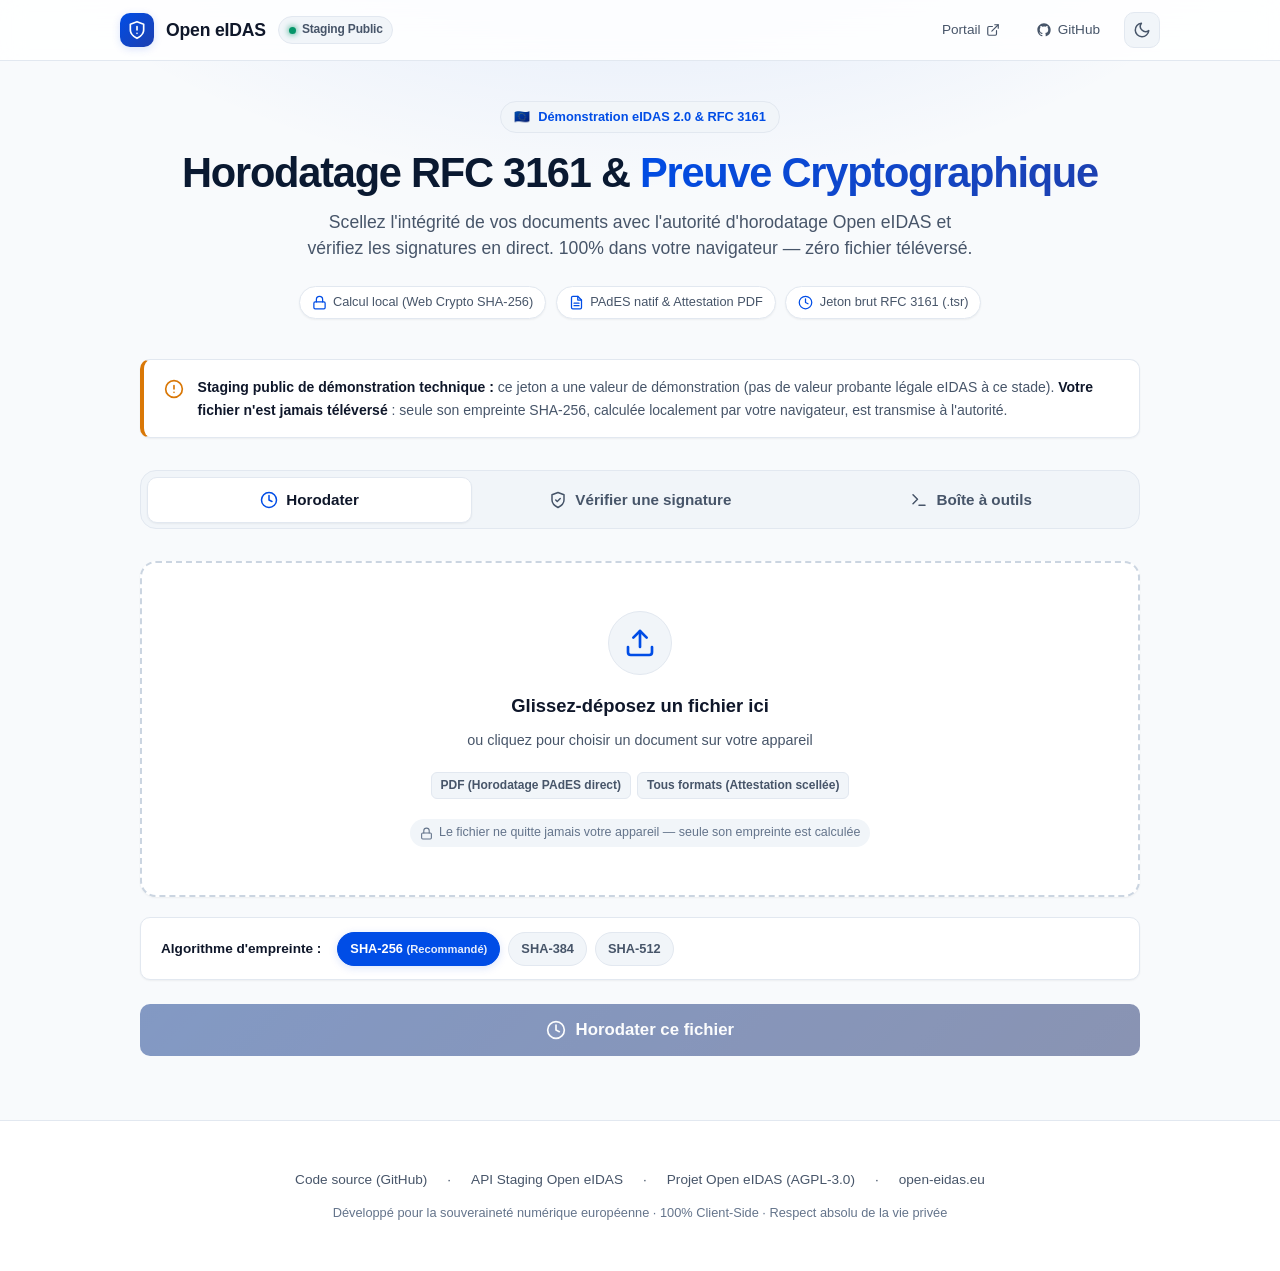
==== commit 2d9214f9: "feat: aperçu PDF intégré, chaîne X.509, sélection d'algorithmes, export JSON, outil TSQ et PWA offli" ====
--- a/index.html
+++ b/index.html
@@ -6,6 +6,8 @@
 <title>Démo Open eIDAS — Horodatage RFC 3161 &amp; Preuve Cryptographique</title>
 <meta name="description" content="Horodatez vos documents en direct contre le staging public Open eIDAS, avec vérification complète du jeton RFC 3161 et horodatage PAdES dans votre navigateur.">
 <meta name="color-scheme" content="light dark">
+<link rel="icon" type="image/svg+xml" href="icon.svg">
+<link rel="manifest" href="manifest.json">
 <script>
   (function() {
     const saved = localStorage.getItem('theme');
@@ -194,6 +196,24 @@
       
       <div class="file-info" id="file-info"></div>
 
+      <div class="algorithm-selector">
+        <span class="algorithm-label">Algorithme d'empreinte :</span>
+        <div class="algorithm-options" role="radiogroup" aria-label="Algorithme d'empreinte">
+          <label class="alg-option">
+            <input type="radio" name="stamp-alg" value="sha256" checked>
+            <span>SHA-256 <small class="alg-recommended">(Recommandé)</small></span>
+          </label>
+          <label class="alg-option">
+            <input type="radio" name="stamp-alg" value="sha384">
+            <span>SHA-384</span>
+          </label>
+          <label class="alg-option">
+            <input type="radio" name="stamp-alg" value="sha512">
+            <span>SHA-512</span>
+          </label>
+        </div>
+      </div>
+
       <button class="primary" id="submit-btn" disabled>
         <svg width="20" height="20" viewBox="0 0 24 24" fill="none" stroke="currentColor" stroke-width="2" stroke-linecap="round" stroke-linejoin="round">
           <circle cx="12" cy="12" r="10"/>
@@ -206,6 +226,13 @@
         <div class="result-header" id="result-header"></div>
         <div class="result-body" id="result-body"></div>
         <div class="actions" style="padding: 0 1.5rem 1.5rem;">
+          <button class="action-primary" id="preview-pdf-btn" hidden style="background:var(--brand-primary); border-color:var(--brand-primary);">
+            <svg width="18" height="18" viewBox="0 0 24 24" fill="none" stroke="currentColor" stroke-width="2" stroke-linecap="round" stroke-linejoin="round">
+              <path d="M1 12s4-8 11-8 11 8 11 8-4 8-11 8-11-8-11-8z"/>
+              <circle cx="12" cy="12" r="3"/>
+            </svg>
+            <span>Aperçu du PDF</span>
+          </button>
           <button class="action-primary" id="download-pdf-btn" hidden>
             <svg width="18" height="18" viewBox="0 0 24 24" fill="none" stroke="currentColor" stroke-width="2" stroke-linecap="round" stroke-linejoin="round">
               <path d="M21 15v4a2 2 0 0 1-2 2H5a2 2 0 0 1-2-2v-4"/>
@@ -220,6 +247,16 @@
               <polyline points="14 2 14 8 20 8"/>
             </svg>
             <span>Télécharger le jeton brut (.tsr)</span>
+          </button>
+          <button class="secondary" id="download-receipt-btn" hidden>
+            <svg width="18" height="18" viewBox="0 0 24 24" fill="none" stroke="currentColor" stroke-width="2" stroke-linecap="round" stroke-linejoin="round">
+              <path d="M14 2H6a2 2 0 0 0-2 2v16a2 2 0 0 0 2 2h12a2 2 0 0 0 2-2V8z"/>
+              <polyline points="14 2 14 8 20 8"/>
+              <line x1="16" y1="13" x2="8" y2="13"/>
+              <line x1="16" y1="17" x2="8" y2="17"/>
+              <polyline points="10 9 9 9 8 9"/>
+            </svg>
+            <span>Exporter le reçu de preuve (.json)</span>
           </button>
         </div>
       </div>
@@ -267,6 +304,13 @@
         <div class="result-header" id="verify-result-header"></div>
         <div class="result-body" id="verify-result-body"></div>
         <div class="actions" style="padding: 0 1.5rem 1.5rem;">
+          <button class="action-primary" id="verify-preview-pdf-btn" hidden style="background:var(--brand-primary); border-color:var(--brand-primary);">
+            <svg width="18" height="18" viewBox="0 0 24 24" fill="none" stroke="currentColor" stroke-width="2" stroke-linecap="round" stroke-linejoin="round">
+              <path d="M1 12s4-8 11-8 11 8 11 8-4 8-11 8-11-8-11-8z"/>
+              <circle cx="12" cy="12" r="3"/>
+            </svg>
+            <span>Aperçu du PDF</span>
+          </button>
           <button class="action-primary" id="verify-export-tsr-btn" hidden>
             <svg width="18" height="18" viewBox="0 0 24 24" fill="none" stroke="currentColor" stroke-width="2" stroke-linecap="round" stroke-linejoin="round">
               <path d="M21 15v4a2 2 0 0 1-2 2H5a2 2 0 0 1-2-2v-4"/>
@@ -274,6 +318,16 @@
               <line x1="12" y1="15" x2="12" y2="3"/>
             </svg>
             <span>Exporter le jeton extrait (.tsr)</span>
+          </button>
+          <button class="secondary" id="verify-download-receipt-btn" hidden>
+            <svg width="18" height="18" viewBox="0 0 24 24" fill="none" stroke="currentColor" stroke-width="2" stroke-linecap="round" stroke-linejoin="round">
+              <path d="M14 2H6a2 2 0 0 0-2 2v16a2 2 0 0 0 2 2h12a2 2 0 0 0 2-2V8z"/>
+              <polyline points="14 2 14 8 20 8"/>
+              <line x1="16" y1="13" x2="8" y2="13"/>
+              <line x1="16" y1="17" x2="8" y2="17"/>
+              <polyline points="10 9 9 9 8 9"/>
+            </svg>
+            <span>Exporter le reçu de preuve (.json)</span>
           </button>
         </div>
       </div>
@@ -474,9 +528,65 @@
             </div>
           </div>
         </div>
+
+        <!-- Outil 4: Soumission directe de requête RFC 3161 (.tsq) -->
+        <div class="tool-card">
+          <h3>
+            <svg width="20" height="20" viewBox="0 0 24 24" fill="none" stroke="currentColor" stroke-width="2" stroke-linecap="round" stroke-linejoin="round">
+              <path d="M21 15v4a2 2 0 0 1-2 2H5a2 2 0 0 1-2-2v-4"/>
+              <polyline points="17 8 12 3 7 8"/>
+              <line x1="12" y1="3" x2="12" y2="15"/>
+            </svg>
+            <span>Soumission directe de requête RFC 3161 (.tsq)</span>
+          </h3>
+          <p>Envoyez directement une requête binaire TimeStampQuery (générée par OpenSSL ou pyHanko) au point d'accès <code>/tsa</code>.</p>
+          <div class="dropzone mini-dropzone" id="tsq-dropzone">
+            <div class="dropzone-illustration" style="width:44px; height:44px; margin-bottom:0.35rem;">
+              <svg width="22" height="22" viewBox="0 0 24 24" fill="none" stroke="currentColor" stroke-width="2" stroke-linecap="round" stroke-linejoin="round">
+                <path d="M14 2H6a2 2 0 0 0-2 2v16a2 2 0 0 0 2 2h12a2 2 0 0 0 2-2V8z"/>
+                <polyline points="14 2 14 8 20 8"/>
+              </svg>
+            </div>
+            <strong style="font-size: 0.95rem;">Cliquez ou déposez un fichier requête .tsq ici</strong>
+            <input type="file" id="tsq-file-input" accept=".tsq">
+          </div>
+          <div id="tsq-result" class="result">
+            <div class="result-header" id="tsq-result-header"></div>
+            <div class="result-body" id="tsq-result-body"></div>
+            <div class="actions" style="padding: 0 1.25rem 1.25rem;">
+              <button class="action-primary" id="tsq-download-btn" hidden>
+                <svg width="18" height="18" viewBox="0 0 24 24" fill="none" stroke="currentColor" stroke-width="2"><path d="M21 15v4a2 2 0 0 1-2 2H5a2 2 0 0 1-2-2v-4"/><polyline points="7 10 12 15 17 10"/><line x1="12" y1="15" x2="12" y2="3"/></svg>
+                <span>Télécharger le jeton obtenu (.tsr)</span>
+              </button>
+            </div>
+          </div>
+        </div>
       </div>
     </div>
   </div>
+
+  <!-- Modal d'Aperçu PDF -->
+  <dialog id="pdf-preview-dialog" class="pdf-modal">
+    <div class="pdf-modal-header">
+      <div class="pdf-modal-title">
+        <svg width="20" height="20" viewBox="0 0 24 24" fill="none" stroke="currentColor" stroke-width="2" stroke-linecap="round" stroke-linejoin="round">
+          <path d="M14 2H6a2 2 0 0 0-2 2v16a2 2 0 0 0 2 2h12a2 2 0 0 0 2-2V8z"/>
+          <polyline points="14 2 14 8 20 8"/>
+        </svg>
+        <span id="pdf-modal-filename">Aperçu du document PDF</span>
+      </div>
+      <div class="pdf-modal-actions">
+        <a id="pdf-modal-download-btn" class="btn-copy" href="#" download>
+          <svg width="14" height="14" viewBox="0 0 24 24" fill="none" stroke="currentColor" stroke-width="2"><path d="M21 15v4a2 2 0 0 1-2 2H5a2 2 0 0 1-2-2v-4"/><polyline points="7 10 12 15 17 10"/><line x1="12" y1="15" x2="12" y2="3"/></svg>
+          <span>Télécharger</span>
+        </a>
+        <button id="pdf-modal-close-btn" class="btn-copy" aria-label="Fermer la fenêtre d'aperçu">✕ Fermer</button>
+      </div>
+    </div>
+    <div class="pdf-modal-body">
+      <iframe id="pdf-preview-iframe" title="Aperçu du document PDF"></iframe>
+    </div>
+  </dialog>
 
   <!-- Footer -->
   <footer>
--- a/style.css
+++ b/style.css
@@ -626,6 +626,214 @@
   border-radius: 4px;
   font-size: 0.8rem;
   font-family: var(--font-mono);
+}
+
+/* --- Sélecteur d'Algorithme d'Empreinte --- */
+.algorithm-selector {
+  margin-top: 1.25rem;
+  background: var(--bg-surface);
+  border: 1px solid var(--border-color);
+  border-radius: var(--radius-md);
+  padding: 0.85rem 1.25rem;
+  display: flex;
+  align-items: center;
+  gap: 1rem;
+  flex-wrap: wrap;
+  box-shadow: var(--shadow-sm);
+}
+
+.algorithm-label {
+  font-size: 0.85rem;
+  font-weight: 700;
+  color: var(--text-main);
+  white-space: nowrap;
+}
+
+.algorithm-options {
+  display: flex;
+  gap: 0.5rem;
+  flex-wrap: wrap;
+}
+
+.alg-option {
+  display: inline-flex;
+  align-items: center;
+  gap: 0.4rem;
+  padding: 0.35rem 0.75rem;
+  border-radius: var(--radius-full);
+  border: 1px solid var(--border-color);
+  background: var(--bg-subtle);
+  font-size: 0.8rem;
+  font-weight: 600;
+  color: var(--text-muted);
+  cursor: pointer;
+  transition: all 0.15s ease;
+}
+
+.alg-option:hover {
+  border-color: var(--brand-primary);
+  color: var(--text-main);
+}
+
+.alg-option:has(input:checked) {
+  background: var(--brand-primary);
+  color: #ffffff;
+  border-color: var(--brand-primary);
+  box-shadow: 0 2px 8px var(--brand-primary-glow);
+}
+
+.alg-option input {
+  display: none;
+}
+
+.alg-recommended {
+  font-size: 0.7rem;
+  opacity: 0.9;
+}
+
+/* --- Explorateur de Chaîne de Certificats X.509 --- */
+.cert-chain-details {
+  margin-top: 1.25rem;
+  border: 1px solid var(--border-color);
+  border-radius: var(--radius-md);
+  background: var(--bg-subtle);
+  overflow: hidden;
+}
+
+.cert-chain-summary {
+  padding: 0.85rem 1.15rem;
+  font-size: 0.875rem;
+  font-weight: 700;
+  color: var(--brand-primary);
+  cursor: pointer;
+  display: flex;
+  align-items: center;
+  gap: 0.5rem;
+  user-select: none;
+  transition: background 0.15s;
+}
+
+.cert-chain-summary:hover {
+  background: var(--bg-subtle-hover);
+}
+
+.cert-chain-list {
+  padding: 1rem 1.15rem 1.25rem;
+  display: flex;
+  flex-direction: column;
+  gap: 0.85rem;
+  border-top: 1px solid var(--border-color);
+}
+
+.cert-card {
+  background: var(--bg-surface);
+  border: 1px solid var(--border-color);
+  border-radius: var(--radius-sm);
+  padding: 0.85rem 1rem;
+  display: flex;
+  flex-direction: column;
+  gap: 0.4rem;
+  font-size: 0.825rem;
+  box-shadow: var(--shadow-sm);
+}
+
+.cert-card-header {
+  display: flex;
+  justify-content: space-between;
+  align-items: center;
+  gap: 0.5rem;
+  margin-bottom: 0.25rem;
+}
+
+.cert-badge {
+  display: inline-flex;
+  align-items: center;
+  gap: 0.35rem;
+  padding: 0.2rem 0.55rem;
+  border-radius: var(--radius-full);
+  font-size: 0.75rem;
+  font-weight: 700;
+  background: var(--bg-subtle);
+  border: 1px solid var(--border-color);
+  color: var(--brand-primary);
+}
+
+.cert-row {
+  display: grid;
+  grid-template-columns: 90px minmax(0, 1fr);
+  gap: 0.25rem 0.75rem;
+  word-break: break-all;
+}
+
+.cert-row-label {
+  color: var(--text-subtle);
+  font-weight: 600;
+}
+
+/* --- Modal d'Aperçu PDF --- */
+.pdf-modal {
+  width: 92vw;
+  max-width: 1040px;
+  height: 88vh;
+  border: 1px solid var(--border-strong);
+  border-radius: var(--radius-lg);
+  background: var(--bg-surface);
+  color: var(--text-main);
+  padding: 0;
+  box-shadow: var(--shadow-lg);
+  overflow: hidden;
+}
+
+.pdf-modal::backdrop {
+  background: rgba(0, 0, 0, 0.7);
+  backdrop-filter: blur(6px);
+  -webkit-backdrop-filter: blur(6px);
+}
+
+.pdf-modal-header {
+  display: flex;
+  justify-content: space-between;
+  align-items: center;
+  padding: 0.85rem 1.25rem;
+  background: var(--bg-surface-elevated);
+  border-bottom: 1px solid var(--border-color);
+  gap: 1rem;
+}
+
+.pdf-modal-title {
+  display: flex;
+  align-items: center;
+  gap: 0.6rem;
+  font-weight: 700;
+  font-size: 0.95rem;
+  color: var(--text-main);
+  overflow: hidden;
+  text-overflow: ellipsis;
+  white-space: nowrap;
+}
+
+.pdf-modal-title svg {
+  color: var(--brand-primary);
+  flex-shrink: 0;
+}
+
+.pdf-modal-actions {
+  display: flex;
+  align-items: center;
+  gap: 0.5rem;
+  flex-shrink: 0;
+}
+
+.pdf-modal-body {
+  width: 100%;
+  height: calc(100% - 56px);
+  background: #2d3748;
+}
+
+.pdf-modal-body iframe {
+  width: 100%;
+  height: 100%;
+  border: none;
 }
 
 /* --- Boutons d'Action Principaux --- */
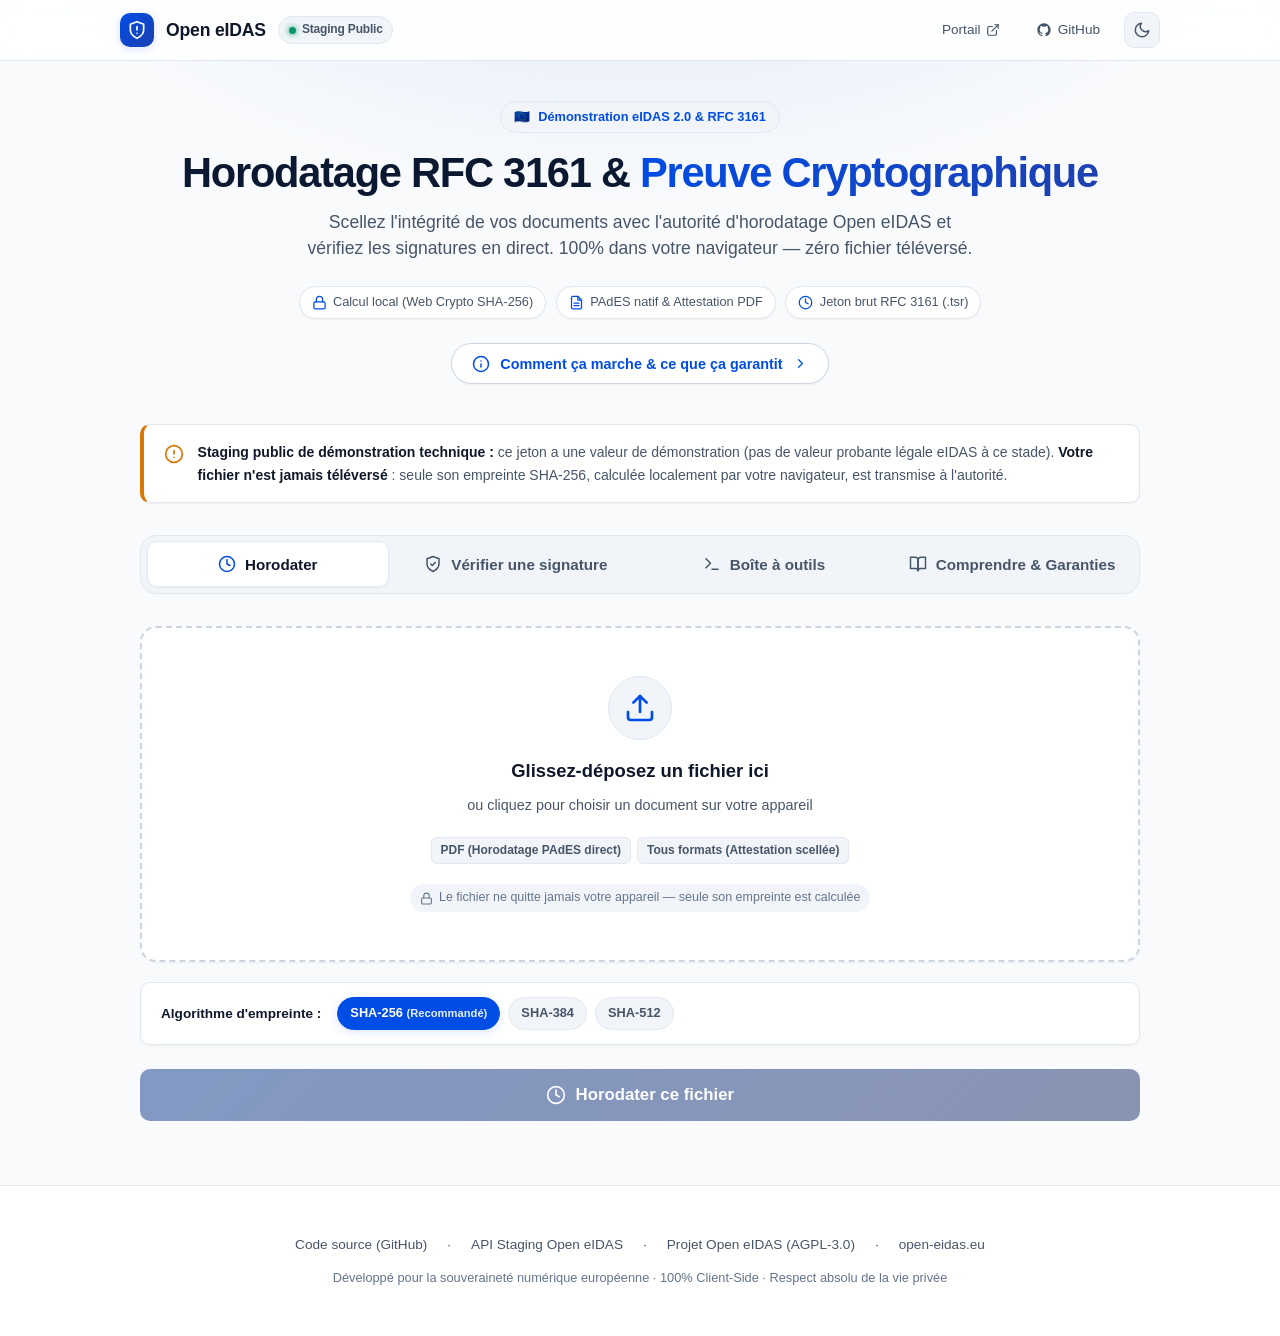
==== commit 094fc014: "feat: ajout du pipeline cryptographique interactif et de la section Comprendre & Garanties" ====
--- a/index.html
+++ b/index.html
@@ -117,6 +117,20 @@
           <span>Jeton brut RFC 3161 (.tsr)</span>
         </div>
       </div>
+
+      <div class="hero-actions">
+        <button type="button" class="btn-hero-learn" id="btn-hero-learn">
+          <svg width="18" height="18" viewBox="0 0 24 24" fill="none" stroke="currentColor" stroke-width="2" stroke-linecap="round" stroke-linejoin="round">
+            <circle cx="12" cy="12" r="10"/>
+            <line x1="12" y1="16" x2="12" y2="12"/>
+            <line x1="12" y1="8" x2="12.01" y2="8"/>
+          </svg>
+          <span>Comment ça marche &amp; ce que ça garantit</span>
+          <svg width="15" height="15" viewBox="0 0 24 24" fill="none" stroke="currentColor" stroke-width="2" stroke-linecap="round" stroke-linejoin="round">
+            <polyline points="9 18 15 12 9 6"/>
+          </svg>
+        </button>
+      </div>
     </section>
 
     <!-- Bannière d'information Staging -->
@@ -142,7 +156,8 @@
             <polyline points="12 6 12 12 16 14"/>
           </svg>
         </span>
-        <span>Horodater</span>
+        <span class="tab-label-full">Horodater</span>
+        <span class="tab-label-short">Horodater</span>
       </button>
       <button class="nav-tab" id="tab-verify" role="tab" aria-selected="false" aria-controls="view-verify">
         <span class="tab-icon">
@@ -163,6 +178,16 @@
         </span>
         <span class="tab-label-full">Boîte à outils</span>
         <span class="tab-label-short">Outils</span>
+      </button>
+      <button class="nav-tab" id="tab-learn" role="tab" aria-selected="false" aria-controls="view-learn">
+        <span class="tab-icon">
+          <svg viewBox="0 0 24 24" fill="none" stroke="currentColor" stroke-width="2" stroke-linecap="round" stroke-linejoin="round">
+            <path d="M2 3h6a4 4 0 0 1 4 4v14a3 3 0 0 0-3-3H2z"/>
+            <path d="M22 3h-6a4 4 0 0 0-4 4v14a3 3 0 0 1 3-3h7z"/>
+          </svg>
+        </span>
+        <span class="tab-label-full">Comprendre &amp; Garanties</span>
+        <span class="tab-label-short">Guide</span>
       </button>
     </nav>
 
@@ -222,6 +247,74 @@
         <span>Horodater ce fichier</span>
       </button>
 
+      <!-- Pipeline Cryptographique d'Horodatage (Stepper dynamique) -->
+      <div class="crypto-stepper" id="stamp-stepper" hidden>
+        <div class="stepper-header">
+          <div class="stepper-title-wrap">
+            <span class="stepper-pulse"></span>
+            <h3 class="stepper-title">Pipeline Cryptographique d'Horodatage</h3>
+          </div>
+          <span class="stepper-status-badge" id="stamp-stepper-badge">En attente…</span>
+        </div>
+        <div class="stepper-timeline">
+          <div class="step-item" id="stamp-step-1" data-step="1">
+            <div class="step-indicator"><span class="step-num">1</span></div>
+            <div class="step-content">
+              <div class="step-title-row">
+                <h4 class="step-title">1. Empreinte locale Zero-Knowledge</h4>
+                <span class="step-tech-badge">Web Crypto API</span>
+              </div>
+              <p class="step-desc">Calcul de l'empreinte mathématique unidirectionnelle dans votre navigateur. Aucun octet de votre document n'est envoyé.</p>
+              <div class="step-detail" id="stamp-step-1-detail"></div>
+            </div>
+          </div>
+          <div class="step-item" id="stamp-step-2" data-step="2">
+            <div class="step-indicator"><span class="step-num">2</span></div>
+            <div class="step-content">
+              <div class="step-title-row">
+                <h4 class="step-title">2. Requête d'horodatage RFC 3161</h4>
+                <span class="step-tech-badge">TSA Open eIDAS</span>
+              </div>
+              <p class="step-desc">Transmission de l'empreinte seule à l'autorité d'horodatage pour association avec son horloge atomique UTC de référence.</p>
+              <div class="step-detail" id="stamp-step-2-detail"></div>
+            </div>
+          </div>
+          <div class="step-item" id="stamp-step-3" data-step="3">
+            <div class="step-indicator"><span class="step-num">3</span></div>
+            <div class="step-content">
+              <div class="step-title-row">
+                <h4 class="step-title">3. Déballage ASN.1 &amp; Signature CMS</h4>
+                <span class="step-tech-badge">PKCS#7 / CMS</span>
+              </div>
+              <p class="step-desc">Décodage de la structure ASN.1 TimeStampToken et vérification mathématique de la signature RSA/ECDSA de la TSA.</p>
+              <div class="step-detail" id="stamp-step-3-detail"></div>
+            </div>
+          </div>
+          <div class="step-item" id="stamp-step-4" data-step="4">
+            <div class="step-indicator"><span class="step-num">4</span></div>
+            <div class="step-content">
+              <div class="step-title-row">
+                <h4 class="step-title">4. Validation de la chaîne de confiance X.509</h4>
+                <span class="step-tech-badge">PKI eIDAS</span>
+              </div>
+              <p class="step-desc">Audit du certificat de l'unité d'horodatage (TSU), conformité aux extensions temporelles et lien vers l'autorité racine.</p>
+              <div class="step-detail" id="stamp-step-4-detail"></div>
+            </div>
+          </div>
+          <div class="step-item" id="stamp-step-5" data-step="5">
+            <div class="step-indicator"><span class="step-num">5</span></div>
+            <div class="step-content">
+              <div class="step-title-row">
+                <h4 class="step-title">5. Scellement PAdES &amp; Conservation ISO 32000</h4>
+                <span class="step-tech-badge">PAdES / PDF</span>
+              </div>
+              <p class="step-desc">Incorporation du jeton dans le PDF (DocTimeStamp avec ByteRange) ou génération de l'attestation PDF avec pièces jointes scellées.</p>
+              <div class="step-detail" id="stamp-step-5-detail"></div>
+            </div>
+          </div>
+        </div>
+      </div>
+
       <div class="result" id="result">
         <div class="result-header" id="result-header"></div>
         <div class="result-body" id="result-body"></div>
@@ -299,6 +392,63 @@
         </svg>
         <span>Vérifier la signature / le jeton</span>
       </button>
+
+      <!-- Pipeline d'Audit & de Vérification (Stepper dynamique) -->
+      <div class="crypto-stepper" id="verify-stepper" hidden>
+        <div class="stepper-header">
+          <div class="stepper-title-wrap">
+            <span class="stepper-pulse"></span>
+            <h3 class="stepper-title">Pipeline d'Audit &amp; de Vérification</h3>
+          </div>
+          <span class="stepper-status-badge" id="verify-stepper-badge">En attente…</span>
+        </div>
+        <div class="stepper-timeline">
+          <div class="step-item" id="verify-step-1" data-step="1">
+            <div class="step-indicator"><span class="step-num">1</span></div>
+            <div class="step-content">
+              <div class="step-title-row">
+                <h4 class="step-title">1. Détection du format &amp; Extraction</h4>
+                <span class="step-tech-badge">PAdES / ASN.1</span>
+              </div>
+              <p class="step-desc">Analyse des structures PDF (dictionnaire /DocTimeStamp, table ByteRange) ou décodage du jeton binaire RFC 3161 (.tsr).</p>
+              <div class="step-detail" id="verify-step-1-detail"></div>
+            </div>
+          </div>
+          <div class="step-item" id="verify-step-2" data-step="2">
+            <div class="step-indicator"><span class="step-num">2</span></div>
+            <div class="step-content">
+              <div class="step-title-row">
+                <h4 class="step-title">2. Recalcul de l'empreinte &amp; Intégrité</h4>
+                <span class="step-tech-badge">Web Crypto SHA</span>
+              </div>
+              <p class="step-desc">Recalcul local de l'empreinte sur les octets couverts et confrontation avec le MessageImprint scellé par l'autorité.</p>
+              <div class="step-detail" id="verify-step-2-detail"></div>
+            </div>
+          </div>
+          <div class="step-item" id="verify-step-3" data-step="3">
+            <div class="step-indicator"><span class="step-num">3</span></div>
+            <div class="step-content">
+              <div class="step-title-row">
+                <h4 class="step-title">3. Vérification de la signature TSA</h4>
+                <span class="step-tech-badge">RSA / ECDSA</span>
+              </div>
+              <p class="step-desc">Contrôle mathématique de la signature CMS de la TSA garantissant que le jeton n'a été ni falsifié ni rejoué.</p>
+              <div class="step-detail" id="verify-step-3-detail"></div>
+            </div>
+          </div>
+          <div class="step-item" id="verify-step-4" data-step="4">
+            <div class="step-indicator"><span class="step-num">4</span></div>
+            <div class="step-content">
+              <div class="step-title-row">
+                <h4 class="step-title">4. Chaîne de confiance X.509 &amp; Date certifiée</h4>
+                <span class="step-tech-badge">PKI &amp; UTC</span>
+              </div>
+              <p class="step-desc">Validation de l'identité de l'autorité, validité temporelle du certificat au moment du scellement et extraction de la date certaine.</p>
+              <div class="step-detail" id="verify-step-4-detail"></div>
+            </div>
+          </div>
+        </div>
+      </div>
 
       <div class="result" id="verify-result">
         <div class="result-header" id="verify-result-header"></div>
@@ -563,6 +713,211 @@
         </div>
       </div>
     </div>
+
+    <!-- Vue 4: Comprendre & Garanties (Section Pédagogique) -->
+    <div class="tab-view" id="view-learn">
+      <div class="learn-header">
+        <div class="hero-pill" style="margin-bottom:0.75rem;">
+          <span>💡</span>
+          <span>Guide Pédagogique eIDAS &amp; RFC 3161</span>
+        </div>
+        <h2>Comprendre l'Horodatage Électronique &amp; eIDAS</h2>
+        <p class="learn-subtitle">
+          Découvrez les principes mathématiques et les garanties juridiques qui font de l'horodatage qualifié la pierre angulaire de la confiance numérique européenne.
+        </p>
+      </div>
+
+      <!-- 1. Les 4 Piliers de Garanties -->
+      <section class="learn-section">
+        <div class="section-badge">Principes Fondamentaux</div>
+        <h3 class="section-title">Les 4 Grandes Garanties de l'Horodatage</h3>
+        <p class="section-desc">Ce que vous obtenez en scellant un document avec un jeton RFC 3161 émis par une autorité de confiance :</p>
+        
+        <div class="guarantees-grid">
+          <div class="guarantee-card">
+            <div class="guarantee-icon-wrap icon-time">
+              <svg width="26" height="26" viewBox="0 0 24 24" fill="none" stroke="currentColor" stroke-width="2" stroke-linecap="round" stroke-linejoin="round">
+                <circle cx="12" cy="12" r="10"/>
+                <polyline points="12 6 12 12 16 14"/>
+              </svg>
+            </div>
+            <h4 class="guarantee-title">1. Preuve d'Antériorité (Date Certaine)</h4>
+            <p class="guarantee-text">
+              Prouve de façon irréfutable que votre document ou vos données existaient <strong>exactement sous cette forme à une seconde précise</strong>. L'heure est synchronisée sur des horloges atomiques de référence UTC via GPS/PTP.
+            </p>
+            <div class="guarantee-meta">
+              <strong>Cas d'usage :</strong> Brevets, propriété intellectuelle, contrats, logs d'audit, constats de preuve.
+            </div>
+          </div>
+
+          <div class="guarantee-card">
+            <div class="guarantee-icon-wrap icon-integrity">
+              <svg width="26" height="26" viewBox="0 0 24 24" fill="none" stroke="currentColor" stroke-width="2" stroke-linecap="round" stroke-linejoin="round">
+                <path d="M12 22s8-4 8-10V5l-8-3-8 3v7c0 6 8 10 8 10z"/>
+                <polyline points="9 12 11 14 15 10"/>
+              </svg>
+            </div>
+            <h4 class="guarantee-title">2. Intégrité Absolue &amp; Inaltérable</h4>
+            <p class="guarantee-text">
+              Grâce aux fonctions de hachage cryptographiques (SHA-256), <strong>la modification d'un seul bit ou pixel</strong> change radicalement l'empreinte (« effet avalanche »). Toute altération ultérieure est mathématiquement détectée.
+            </p>
+            <div class="guarantee-meta">
+              <strong>Cas d'usage :</strong> Archivage à valeur probante (NF Z42-013), factures électroniques, intégrité de code source.
+            </div>
+          </div>
+
+          <div class="guarantee-card">
+            <div class="guarantee-icon-wrap icon-privacy">
+              <svg width="26" height="26" viewBox="0 0 24 24" fill="none" stroke="currentColor" stroke-width="2" stroke-linecap="round" stroke-linejoin="round">
+                <rect x="3" y="11" width="18" height="11" rx="2" ry="2"/>
+                <path d="M7 11V7a5 5 0 0 1 10 0v4"/>
+              </svg>
+            </div>
+            <h4 class="guarantee-title">3. Confidentialité Zero-Knowledge</h4>
+            <p class="guarantee-text">
+              <strong>Votre document ne quitte jamais votre terminal</strong>. Seule son empreinte numérique (hash de 32 octets) est transmise à l'autorité. Il est mathématiquement impossible de reconstituer le contenu à partir de l'empreinte.
+            </p>
+            <div class="guarantee-meta">
+              <strong>Cas d'usage :</strong> Données médicales, secret d'affaires, contrats confidentiels, données personnelles (RGPD).
+            </div>
+          </div>
+
+          <div class="guarantee-card">
+            <div class="guarantee-icon-wrap icon-legal">
+              <svg width="26" height="26" viewBox="0 0 24 24" fill="none" stroke="currentColor" stroke-width="2" stroke-linecap="round" stroke-linejoin="round">
+                <path d="M12 2v20M17 5H9.5a3.5 3.5 0 0 0 0 7h5a3.5 3.5 0 0 1 0 7H6"/>
+              </svg>
+            </div>
+            <h4 class="guarantee-title">4. Valeur Juridique eIDAS &amp; Non-Répudiation</h4>
+            <p class="guarantee-text">
+              Selon l'<strong>Article 41 du règlement européen eIDAS</strong> (UE n° 910/2014), l'horodatage qualifié bénéficie d'une <em>présomption d'exactitude de la date et de l'intégrité</em> opposable devant tous les tribunaux de l'UE.
+            </p>
+            <div class="guarantee-meta">
+              <strong>Cas d'usage :</strong> Litiges commerciaux, marchés publics européens, conformité fiscale et réglementaire.
+            </div>
+          </div>
+        </div>
+      </section>
+
+      <!-- 2. Cycle de vie interactif : Comment ça marche sous le capot -->
+      <section class="learn-section">
+        <div class="section-badge">Mécanismes Techniques</div>
+        <h3 class="section-title">Le Cycle de Vie d'un Horodatage Numérique</h3>
+        <p class="section-desc">Chaque étape du processus, de votre navigateur jusqu'à l'archivage pérenne :</p>
+
+        <div class="flow-steps">
+          <div class="flow-step">
+            <div class="flow-step-num">1</div>
+            <div class="flow-step-body">
+              <h5>Hachage Local (Client)</h5>
+              <p>L'API Web Crypto du navigateur calcule l'empreinte SHA-256 du document en local. 0 octet envoyé sur le réseau.</p>
+              <code>H(fichier) = e3b0c44298fc1c14...</code>
+            </div>
+          </div>
+
+          <div class="flow-step">
+            <div class="flow-step-num">2</div>
+            <div class="flow-step-body">
+              <h5>Requête TSQ (RFC 3161)</h5>
+              <p>Le client génère une structure ASN.1 TimeStampReq contenant le hash et l'envoie via HTTPS à la TSA.</p>
+              <code>POST /tsa (application/timestamp-query)</code>
+            </div>
+          </div>
+
+          <div class="flow-step">
+            <div class="flow-step-num">3</div>
+            <div class="flow-step-body">
+              <h5>Scellement par l'Autorité (TSA)</h5>
+              <p>L'autorité associe le hash à son horloge atomique UTC, génère TSTInfo et signe avec sa clé privée RSA/ECDSA.</p>
+              <code>Sign_TSA(Hash + Date_UTC + Serial)</code>
+            </div>
+          </div>
+
+          <div class="flow-step">
+            <div class="flow-step-num">4</div>
+            <div class="flow-step-body">
+              <h5>Jeton TimeStampToken (.tsr)</h5>
+              <p>La TSA renvoie une enveloppe cryptographique CMS SignedData contenant la signature et la chaîne X.509.</p>
+              <code>ContentInfo ::= PKCS#7 / CMS</code>
+            </div>
+          </div>
+
+          <div class="flow-step">
+            <div class="flow-step-num">5</div>
+            <div class="flow-step-body">
+              <h5>Scellement PAdES &amp; Vérification</h5>
+              <p>Pour un PDF, le jeton est injecté dans le dictionnaire /Contents avec la table ByteRange. Vérifiable hors ligne partout.</p>
+              <code>/SubFilter /ETSI.RFC3161 /ByteRange [...]</code>
+            </div>
+          </div>
+        </div>
+      </section>
+
+      <!-- 3. Décryptage approfondi (Deep-Dives) -->
+      <section class="learn-section">
+        <div class="section-badge">Décryptage Approfondi</div>
+        <h3 class="section-title">Pour aller plus loin dans les standards</h3>
+        <p class="section-desc">Comprendre les spécifications techniques internationales qui régissent l'horodatage :</p>
+
+        <div class="deep-dive-grid">
+          <div class="deep-dive-card">
+            <h4>
+              <svg width="20" height="20" viewBox="0 0 24 24" fill="none" stroke="currentColor" stroke-width="2"><path d="M14 2H6a2 2 0 0 0-2 2v16a2 2 0 0 0 2 2h12a2 2 0 0 0 2-2V8z"/><polyline points="14 2 14 8 20 8"/><line x1="16" y1="13" x2="8" y2="13"/><line x1="16" y1="17" x2="8" y2="17"/></svg>
+              <span>RFC 3161 &amp; Structure TSTInfo</span>
+            </h4>
+            <p>
+              Le standard internet IETF RFC 3161 définit le format universel d'horodatage. Au cœur du jeton se trouve la structure <code>TSTInfo</code> codée en ASN.1 DER :
+            </p>
+            <ul class="learn-list">
+              <li><strong>genTime</strong> : date et heure certifiée exprimée en temps universel UTC (GeneralizedTime).</li>
+              <li><strong>policy</strong> : OID (ex: <code>0.4.0.2023.1.2</code>) définissant la politique de sécurité de l'autorité (ETSI EN 319 421 / 422).</li>
+              <li><strong>serialNumber</strong> : entier unique identifiant chaque jeton émis, empêchant tout rejeu.</li>
+              <li><strong>messageImprint</strong> : couple algorithme + empreinte du document scellé.</li>
+            </ul>
+          </div>
+
+          <div class="deep-dive-card">
+            <h4>
+              <svg width="20" height="20" viewBox="0 0 24 24" fill="none" stroke="currentColor" stroke-width="2"><rect x="3" y="3" width="18" height="18" rx="2" ry="2"/><line x1="3" y1="9" x2="21" y2="9"/><line x1="9" y1="21" x2="9" y2="9"/></svg>
+              <span>PAdES &amp; La magie du ByteRange</span>
+            </h4>
+            <p>
+              Comment peut-on insérer une signature à l'intérieur d'un PDF sans invalider l'empreinte du fichier ? C'est le rôle de la table <code>/ByteRange [offset1, len1, offset2, len2]</code> :
+            </p>
+            <p class="learn-note">
+              La table découpe le fichier en deux segments : avant le champ <code>/Contents &lt;...&gt;</code> et après. L'empreinte est calculée <strong>exclusivement sur ces deux segments</strong> en sautant le trou réservé au jeton. Ainsi, injecter le jeton ne modifie pas l'empreinte du document !
+            </p>
+          </div>
+
+          <div class="deep-dive-card">
+            <h4>
+              <svg width="20" height="20" viewBox="0 0 24 24" fill="none" stroke="currentColor" stroke-width="2"><path d="M12 22s8-4 8-10V5l-8-3-8 3v7c0 6 8 10 8 10z"/></svg>
+              <span>Vérification dans Adobe Acrobat &amp; DSS</span>
+            </h4>
+            <p>
+              Les documents horodatés sont compatibles avec tous les lecteurs conformes ISO 32000 (Adobe Acrobat Reader, Foxit Reader, pdfsig, Digital Signature Services de l'UE) :
+            </p>
+            <p class="learn-note">
+              Adobe lit le dictionnaire <code>/DocTimeStamp</code> avec le sous-filtre <code>/ETSI.RFC3161</code>. Pour afficher le bandeau vert « Signature valide », Adobe vérifie que l'autorité racine figure dans l'AATL (Adobe Approved Trust List) ou l'EUTL (European Union Trusted List).
+            </p>
+          </div>
+
+          <div class="deep-dive-card">
+            <h4>
+              <svg width="20" height="20" viewBox="0 0 24 24" fill="none" stroke="currentColor" stroke-width="2"><circle cx="12" cy="12" r="10"/><line x1="12" y1="8" x2="12" y2="12"/><line x1="12" y1="16" x2="12.01" y2="16"/></svg>
+              <span>Staging Public vs Production Qualifiée</span>
+            </h4>
+            <p>
+              Cette plateforme utilise le <strong>staging public Open eIDAS</strong>. Quelles différences avec la production ?
+            </p>
+            <ul class="learn-list">
+              <li><strong>Technique :</strong> Les algorithmes (RSA-4096, SHA-256, RFC 3161, PAdES) et les flux sont rigoureusement identiques à la production.</li>
+              <li><strong>Juridique :</strong> Le staging utilise une autorité de certification de test. En production qualifiée eIDAS, l'autorité est auditée eIDAS / ETSI et inscrite sur la Trusted List nationale (ex: ANSSI en France, BSI en Allemagne).</li>
+            </ul>
+          </div>
+        </div>
+      </section>
+    </div>
   </div>
 
   <!-- Modal d'Aperçu PDF -->
--- a/style.css
+++ b/style.css
@@ -1442,6 +1442,577 @@
   50% { opacity: 0.4; transform: scale(0.85); }
 }
 
+/* ==========================================
+   Hero Actions & Bouton Découvrir
+   ========================================== */
+.hero-actions {
+  display: flex;
+  justify-content: center;
+  margin-top: 1.5rem;
+}
+
+.btn-hero-learn {
+  display: inline-flex;
+  align-items: center;
+  gap: 0.65rem;
+  padding: 0.65rem 1.25rem;
+  font-size: 0.9rem;
+  font-weight: 600;
+  color: var(--brand-primary);
+  background: var(--bg-surface);
+  border: 1px solid var(--border-strong);
+  border-radius: var(--radius-full);
+  box-shadow: var(--shadow-sm);
+  cursor: pointer;
+  transition: all 0.25s cubic-bezier(0.4, 0, 0.2, 1);
+  text-decoration: none;
+}
+
+.btn-hero-learn:hover {
+  background: var(--bg-subtle);
+  border-color: var(--brand-primary);
+  transform: translateY(-2px);
+  box-shadow: var(--shadow-glow);
+}
+
+.btn-hero-learn svg {
+  transition: transform 0.25s ease;
+}
+
+.btn-hero-learn:hover svg:last-child {
+  transform: translateX(3px);
+}
+
+/* ==========================================
+   Pipeline Cryptographique (Stepper Dynamique)
+   ========================================== */
+.crypto-stepper {
+  background: var(--bg-surface);
+  border: 1px solid var(--border-color);
+  border-radius: var(--radius-lg);
+  padding: 1.5rem;
+  margin: 1.5rem 0;
+  box-shadow: var(--shadow-md);
+  animation: fadeIn 0.3s ease-out;
+}
+
+.stepper-header {
+  display: flex;
+  align-items: center;
+  justify-content: space-between;
+  padding-bottom: 0.85rem;
+  margin-bottom: 1.25rem;
+  border-bottom: 1px solid var(--border-color);
+}
+
+.stepper-title-wrap {
+  display: flex;
+  align-items: center;
+  gap: 0.65rem;
+}
+
+.stepper-pulse {
+  width: 10px;
+  height: 10px;
+  border-radius: 50%;
+  background: var(--brand-primary);
+  box-shadow: 0 0 10px var(--brand-primary);
+  animation: pulseDot 1.5s infinite;
+}
+
+.stepper-title {
+  font-size: 1.05rem;
+  font-weight: 700;
+  color: var(--text-main);
+  margin: 0;
+}
+
+.stepper-status-badge {
+  font-size: 0.75rem;
+  font-weight: 600;
+  padding: 0.25rem 0.65rem;
+  border-radius: var(--radius-full);
+  background: var(--bg-subtle);
+  color: var(--text-muted);
+  border: 1px solid var(--border-color);
+}
+
+.stepper-status-badge.running {
+  background: var(--brand-primary-glow);
+  color: var(--brand-primary);
+  border-color: var(--brand-primary);
+}
+
+.stepper-status-badge.done {
+  background: var(--ok-bg);
+  color: var(--ok-color);
+  border-color: var(--ok-border);
+}
+
+.stepper-status-badge.error {
+  background: var(--error-bg);
+  color: var(--error-color);
+  border-color: var(--error-border);
+}
+
+.stepper-timeline {
+  display: flex;
+  flex-direction: column;
+  position: relative;
+}
+
+.stepper-timeline::before {
+  content: "";
+  position: absolute;
+  top: 16px;
+  bottom: 24px;
+  left: 15px;
+  width: 2px;
+  background: var(--border-color);
+  z-index: 1;
+}
+
+.step-item {
+  display: flex;
+  gap: 1.15rem;
+  position: relative;
+  padding-bottom: 1.35rem;
+  transition: opacity 0.3s ease;
+  z-index: 2;
+}
+
+.step-item:last-child {
+  padding-bottom: 0;
+}
+
+.step-indicator {
+  width: 32px;
+  height: 32px;
+  min-width: 32px;
+  border-radius: 50%;
+  background: var(--bg-surface);
+  border: 2px solid var(--border-strong);
+  color: var(--text-subtle);
+  display: flex;
+  align-items: center;
+  justify-content: center;
+  font-weight: 700;
+  font-size: 0.85rem;
+  font-family: var(--font-mono);
+  transition: all 0.3s ease;
+  box-shadow: 0 0 0 3px var(--bg-surface);
+}
+
+.step-content {
+  flex: 1;
+  min-width: 0;
+}
+
+.step-title-row {
+  display: flex;
+  align-items: center;
+  justify-content: space-between;
+  gap: 0.5rem;
+  flex-wrap: wrap;
+}
+
+.step-title {
+  font-size: 0.95rem;
+  font-weight: 600;
+  color: var(--text-main);
+  margin: 0;
+}
+
+.step-tech-badge {
+  font-size: 0.7rem;
+  font-family: var(--font-mono);
+  font-weight: 600;
+  padding: 0.15rem 0.5rem;
+  border-radius: var(--radius-sm);
+  background: var(--bg-subtle);
+  color: var(--text-subtle);
+  border: 1px solid var(--border-color);
+}
+
+.step-desc {
+  font-size: 0.85rem;
+  color: var(--text-muted);
+  margin: 0.25rem 0 0.4rem;
+  line-height: 1.45;
+}
+
+.step-detail {
+  font-size: 0.8rem;
+  font-family: var(--font-mono);
+  background: var(--bg-subtle);
+  border: 1px solid var(--border-color);
+  border-radius: var(--radius-sm);
+  padding: 0.4rem 0.65rem;
+  word-break: break-all;
+  color: var(--text-main);
+  display: none;
+  animation: fadeIn 0.25s ease-out;
+}
+
+.step-detail.visible {
+  display: block;
+}
+
+/* États des étapes */
+.step-item.pending {
+  opacity: 0.45;
+}
+
+.step-item.active {
+  opacity: 1;
+}
+
+.step-item.active .step-indicator {
+  border-color: var(--brand-primary);
+  background: var(--brand-primary);
+  color: #ffffff;
+  box-shadow: 0 0 0 4px var(--brand-primary-glow), 0 0 0 2px var(--bg-surface);
+  animation: pulseDot 1.5s infinite;
+}
+
+.step-item.active .step-title {
+  color: var(--brand-primary);
+}
+
+.step-item.active .step-tech-badge {
+  border-color: var(--brand-primary);
+  color: var(--brand-primary);
+}
+
+.step-item.done {
+  opacity: 1;
+}
+
+.step-item.done .step-indicator {
+  border-color: var(--ok-color);
+  background: var(--ok-color);
+  color: #ffffff;
+  box-shadow: 0 0 0 2px var(--bg-surface);
+}
+
+.step-item.error {
+  opacity: 1;
+}
+
+.step-item.error .step-indicator {
+  border-color: var(--error-color);
+  background: var(--error-color);
+  color: #ffffff;
+  box-shadow: 0 0 0 2px var(--bg-surface);
+}
+
+.step-item.error .step-title {
+  color: var(--error-color);
+}
+
+/* ==========================================
+   Vue 4 : Comprendre & Garanties (Éducatif)
+   ========================================== */
+.learn-header {
+  text-align: center;
+  margin-bottom: 2.75rem;
+  max-width: 800px;
+  margin-left: auto;
+  margin-right: auto;
+}
+
+.learn-header h2 {
+  font-size: 2rem;
+  font-weight: 800;
+  letter-spacing: -0.02em;
+  color: var(--text-main);
+  margin: 0.5rem 0 0.75rem;
+}
+
+.learn-subtitle {
+  font-size: 1.05rem;
+  color: var(--text-muted);
+  line-height: 1.6;
+  margin: 0;
+}
+
+.learn-section {
+  margin-bottom: 3.5rem;
+}
+
+.section-badge {
+  display: inline-block;
+  font-size: 0.75rem;
+  font-weight: 700;
+  text-transform: uppercase;
+  letter-spacing: 0.08em;
+  color: var(--brand-primary);
+  margin-bottom: 0.4rem;
+}
+
+.section-title {
+  font-size: 1.45rem;
+  font-weight: 700;
+  color: var(--text-main);
+  margin: 0 0 0.4rem;
+  letter-spacing: -0.01em;
+}
+
+.section-desc {
+  color: var(--text-muted);
+  font-size: 0.95rem;
+  margin: 0 0 1.5rem;
+}
+
+/* Grille des 4 garanties */
+.guarantees-grid {
+  display: grid;
+  grid-template-columns: repeat(2, 1fr);
+  gap: 1.25rem;
+}
+
+.guarantee-card {
+  background: var(--bg-surface);
+  border: 1px solid var(--border-color);
+  border-radius: var(--radius-lg);
+  padding: 1.65rem;
+  box-shadow: var(--shadow-sm);
+  display: flex;
+  flex-direction: column;
+  gap: 0.85rem;
+  transition: transform 0.25s ease, box-shadow 0.25s ease, border-color 0.25s ease;
+}
+
+.guarantee-card:hover {
+  transform: translateY(-3px);
+  box-shadow: var(--shadow-md);
+  border-color: var(--border-strong);
+}
+
+.guarantee-icon-wrap {
+  width: 50px;
+  height: 50px;
+  border-radius: var(--radius-md);
+  display: flex;
+  align-items: center;
+  justify-content: center;
+}
+
+.icon-time {
+  background: rgba(0, 77, 230, 0.1);
+  color: var(--brand-primary);
+}
+
+.icon-integrity {
+  background: rgba(16, 185, 129, 0.1);
+  color: var(--ok-color);
+}
+
+.icon-privacy {
+  background: rgba(139, 92, 246, 0.1);
+  color: #8b5cf6;
+}
+
+.icon-legal {
+  background: rgba(245, 158, 11, 0.1);
+  color: var(--brand-gold);
+}
+
+.guarantee-title {
+  font-size: 1.15rem;
+  font-weight: 700;
+  color: var(--text-main);
+  margin: 0;
+}
+
+.guarantee-text {
+  font-size: 0.92rem;
+  line-height: 1.6;
+  color: var(--text-muted);
+  margin: 0;
+  flex-grow: 1;
+}
+
+.guarantee-meta {
+  font-size: 0.82rem;
+  color: var(--text-subtle);
+  background: var(--bg-subtle);
+  padding: 0.6rem 0.85rem;
+  border-radius: var(--radius-sm);
+  line-height: 1.5;
+  border: 1px solid var(--border-color);
+}
+
+.guarantee-meta strong {
+  color: var(--text-main);
+}
+
+/* Cycle de vie (Flow Steps) */
+.flow-steps {
+  display: flex;
+  flex-direction: column;
+  gap: 1rem;
+}
+
+.flow-step {
+  display: flex;
+  gap: 1.25rem;
+  background: var(--bg-surface);
+  border: 1px solid var(--border-color);
+  border-radius: var(--radius-md);
+  padding: 1.35rem;
+  align-items: flex-start;
+  box-shadow: var(--shadow-sm);
+  transition: transform 0.2s ease, border-color 0.2s ease;
+}
+
+.flow-step:hover {
+  border-color: var(--brand-primary);
+  transform: translateX(4px);
+}
+
+.flow-step-num {
+  width: 38px;
+  height: 38px;
+  min-width: 38px;
+  border-radius: 50%;
+  background: var(--brand-blue-gradient);
+  color: #ffffff;
+  display: flex;
+  align-items: center;
+  justify-content: center;
+  font-weight: 700;
+  font-size: 1rem;
+  font-family: var(--font-mono);
+  box-shadow: var(--shadow-sm);
+}
+
+.flow-step-body {
+  flex: 1;
+  min-width: 0;
+}
+
+.flow-step-body h5 {
+  font-size: 1.05rem;
+  font-weight: 700;
+  color: var(--text-main);
+  margin: 0 0 0.35rem;
+}
+
+.flow-step-body p {
+  font-size: 0.9rem;
+  color: var(--text-muted);
+  line-height: 1.55;
+  margin: 0 0 0.6rem;
+}
+
+.flow-step-body code {
+  font-family: var(--font-mono);
+  font-size: 0.8rem;
+  background: var(--bg-subtle);
+  padding: 0.3rem 0.6rem;
+  border-radius: var(--radius-sm);
+  color: var(--brand-primary);
+  border: 1px solid var(--border-color);
+  display: inline-block;
+  word-break: break-all;
+}
+
+/* Grille Deep-Dive */
+.deep-dive-grid {
+  display: grid;
+  grid-template-columns: repeat(2, 1fr);
+  gap: 1.25rem;
+}
+
+.deep-dive-card {
+  background: var(--bg-surface);
+  border: 1px solid var(--border-color);
+  border-radius: var(--radius-lg);
+  padding: 1.65rem;
+  box-shadow: var(--shadow-sm);
+}
+
+.deep-dive-card h4 {
+  display: flex;
+  align-items: center;
+  gap: 0.6rem;
+  font-size: 1.1rem;
+  font-weight: 700;
+  color: var(--text-main);
+  margin: 0 0 0.85rem;
+}
+
+.deep-dive-card h4 svg {
+  color: var(--brand-primary);
+  flex-shrink: 0;
+}
+
+.deep-dive-card p {
+  font-size: 0.9rem;
+  line-height: 1.6;
+  color: var(--text-muted);
+  margin: 0 0 0.85rem;
+}
+
+.learn-list {
+  margin: 0.5rem 0 0.85rem;
+  padding-left: 1.25rem;
+  font-size: 0.875rem;
+  line-height: 1.65;
+  color: var(--text-muted);
+}
+
+.learn-list strong {
+  color: var(--text-main);
+}
+
+.learn-note {
+  font-size: 0.86rem;
+  background: var(--bg-subtle);
+  padding: 0.75rem 0.95rem;
+  border-left: 3px solid var(--brand-primary);
+  border-radius: 0 var(--radius-sm) var(--radius-sm) 0;
+  color: var(--text-main);
+  line-height: 1.55;
+  margin: 0;
+}
+
+/* Encart pédagogique dans les résultats */
+.guarantee-summary-box {
+  background: var(--bg-subtle);
+  border: 1px solid var(--border-color);
+  border-radius: var(--radius-md);
+  padding: 1.15rem 1.25rem;
+  margin-top: 1.25rem;
+}
+
+.guarantee-summary-title {
+  display: flex;
+  align-items: center;
+  gap: 0.55rem;
+  font-weight: 700;
+  font-size: 0.92rem;
+  color: var(--text-main);
+  margin-bottom: 0.5rem;
+}
+
+.guarantee-summary-title svg {
+  color: var(--brand-primary);
+}
+
+.guarantee-summary-list {
+  margin: 0;
+  padding-left: 1.25rem;
+  font-size: 0.85rem;
+  line-height: 1.6;
+  color: var(--text-muted);
+}
+
+.guarantee-summary-list strong {
+  color: var(--text-main);
+}
+
 /* --- Responsive Ergonomie Mobile --- */
 @media (max-width: 768px) {
   .top-bar {
@@ -1498,6 +2069,24 @@
     width: 100%;
     justify-content: center;
   }
+
+  .guarantees-grid,
+  .deep-dive-grid {
+    grid-template-columns: 1fr;
+  }
+
+  .learn-header h2 {
+    font-size: 1.55rem;
+  }
+
+  .crypto-stepper {
+    padding: 1.15rem;
+  }
+
+  .flow-step {
+    padding: 1rem;
+    gap: 0.85rem;
+  }
 }
 
 .tab-label-short {
@@ -1536,17 +2125,18 @@
     gap: 0.4rem;
   }
   .nav-tabs {
-    padding: 0.25rem;
-    gap: 0.25rem;
+    padding: 0.2rem;
+    gap: 0.2rem;
   }
   .nav-tab {
-    padding: 0.65rem 0.65rem;
-    font-size: 0.85rem;
-    min-height: 42px;
+    padding: 0.55rem 0.35rem;
+    font-size: 0.78rem;
+    gap: 0.35rem;
+    min-height: 40px;
   }
   .tab-icon svg {
-    width: 16px;
-    height: 16px;
-  }
-}
-
+    width: 15px;
+    height: 15px;
+  }
+}
+
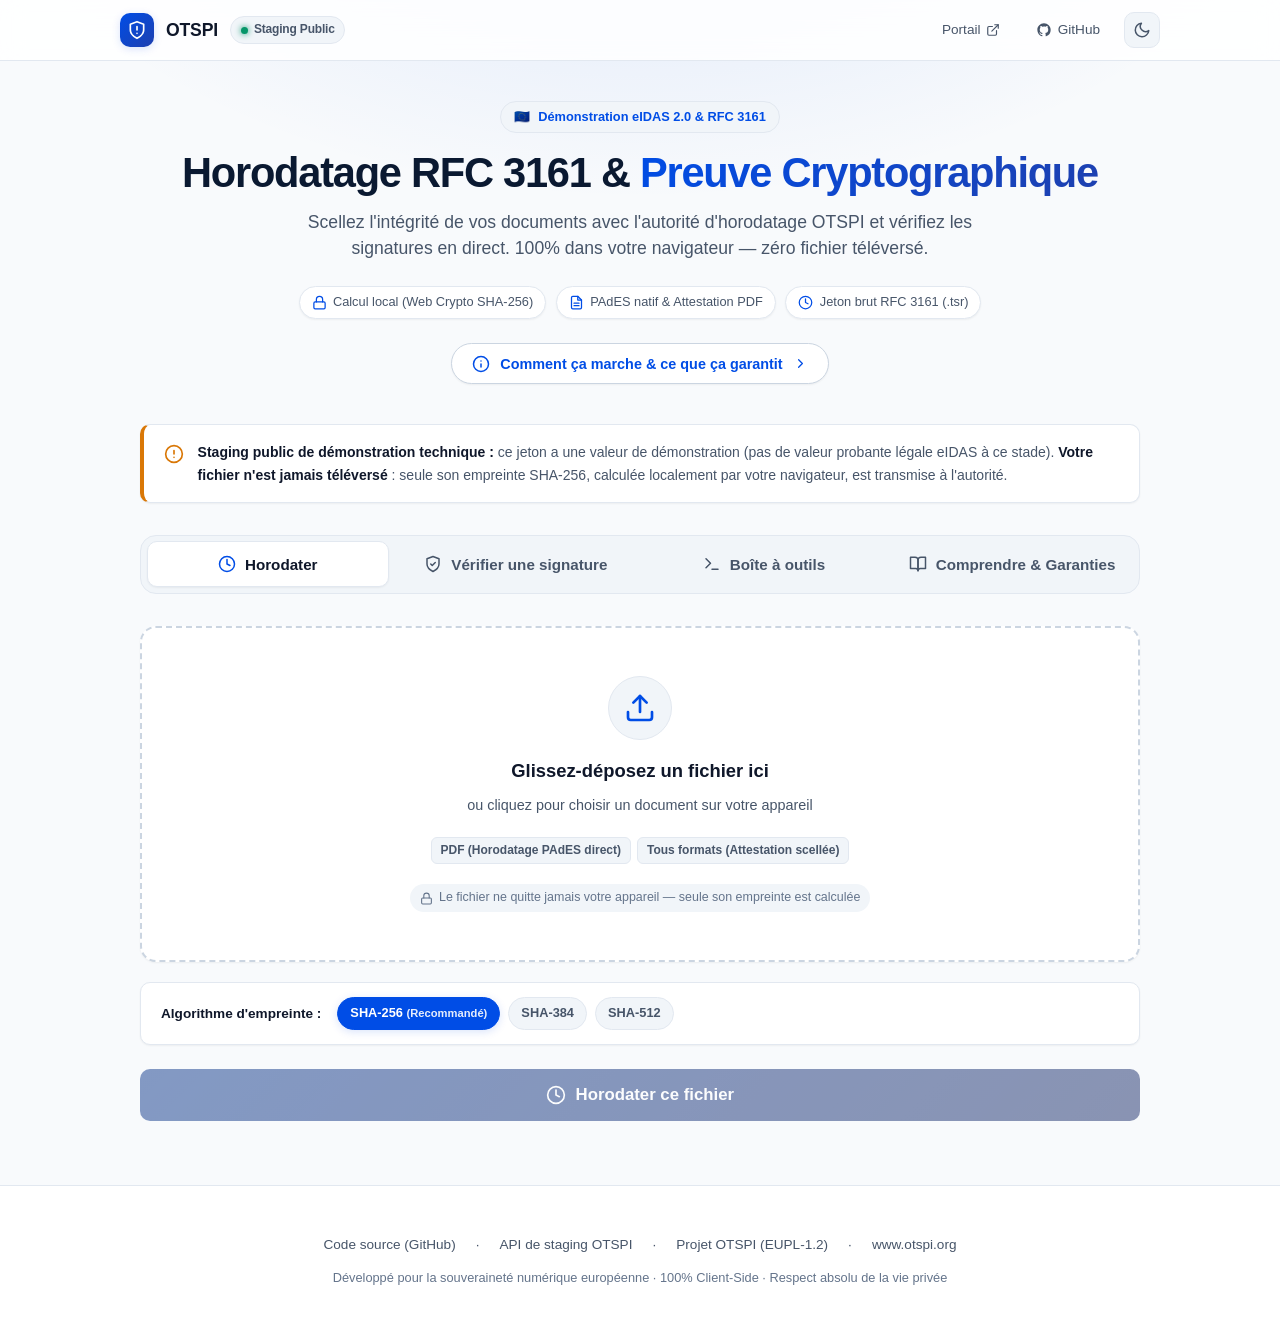
==== commit 16d49cf5: "chore: passage à la marque OTSPI et correction des mentions « qualifié » - Textes visibles, manifest" ====
--- a/index.html
+++ b/index.html
@@ -3,8 +3,8 @@
 <head>
 <meta charset="UTF-8">
 <meta name="viewport" content="width=device-width, initial-scale=1.0">
-<title>Démo Open eIDAS — Horodatage RFC 3161 &amp; Preuve Cryptographique</title>
-<meta name="description" content="Horodatez vos documents en direct contre le staging public Open eIDAS, avec vérification complète du jeton RFC 3161 et horodatage PAdES dans votre navigateur.">
+<title>Démo OTSPI — Horodatage RFC 3161 &amp; Preuve Cryptographique</title>
+<meta name="description" content="Horodatez vos documents en direct contre le staging public OTSPI, avec vérification complète du jeton RFC 3161 et horodatage PAdES dans votre navigateur.">
 <meta name="color-scheme" content="light dark">
 <link rel="icon" type="image/svg+xml" href="icon.svg">
 <link rel="manifest" href="manifest.json">
@@ -33,7 +33,7 @@
   <!-- Barre de navigation supérieure -->
   <header class="top-bar">
     <div class="top-bar-inner">
-      <a href="https://open-eidas.eu" class="brand" title="Retour au portail Open eIDAS">
+      <a href="https://www.otspi.org" class="brand" title="Retour au portail OTSPI">
         <div class="brand-icon-wrap">
           <svg width="20" height="20" viewBox="0 0 24 24" fill="none" stroke="currentColor" stroke-width="2" stroke-linecap="round" stroke-linejoin="round">
             <path d="M12 22s8-4 8-10V5l-8-3-8 3v7c0 6 8 10 8 10z"/>
@@ -41,12 +41,12 @@
             <path d="M12 16h.01"/>
           </svg>
         </div>
-        <span class="brand-title">Open eIDAS</span>
+        <span class="brand-title">OTSPI</span>
         <span class="badge-staging"><span class="badge-dot"></span> <span class="badge-text-full">Staging Public</span><span class="badge-text-short">Staging</span></span>
       </a>
 
       <div class="top-actions">
-        <a href="https://open-eidas.eu" class="nav-link" target="_blank" rel="noopener noreferrer">
+        <a href="https://www.otspi.org" class="nav-link" target="_blank" rel="noopener noreferrer">
           <span>Portail</span>
           <svg width="14" height="14" viewBox="0 0 24 24" fill="none" stroke="currentColor" stroke-width="2" stroke-linecap="round" stroke-linejoin="round">
             <path d="M18 13v6a2 2 0 0 1-2 2H5a2 2 0 0 1-2-2V8a2 2 0 0 1 2-2h6"/>
@@ -54,7 +54,7 @@
             <line x1="10" y1="14" x2="21" y2="3"/>
           </svg>
         </a>
-        <a href="https://github.com/open-eidas/demo" class="nav-link" target="_blank" rel="noopener noreferrer" title="Code source sur GitHub">
+        <a href="https://github.com/otspi/demo" class="nav-link" target="_blank" rel="noopener noreferrer" title="Code source sur GitHub">
           <svg width="16" height="16" viewBox="0 0 24 24" fill="currentColor">
             <path fill-rule="evenodd" clip-rule="evenodd" d="M12 2C6.477 2 2 6.484 2 12.017c0 4.425 2.865 8.18 6.839 9.504.5.092.682-.217.682-.483 0-.237-.008-.868-.013-1.703-2.782.605-3.369-1.343-3.369-1.343-.454-1.158-1.11-1.466-1.11-1.466-.908-.62.069-.608.069-.608 1.003.07 1.53 1.032 1.53 1.032.892 1.53 2.341 1.088 2.91.832.092-.647.35-1.088.636-1.338-2.22-.253-4.555-1.113-4.555-4.951 0-1.093.39-1.988 1.029-2.688-.103-.253-.446-1.272.098-2.65 0 0 .84-.27 2.75 1.026A9.564 9.564 0 0112 6.844c.85.004 1.705.115 2.504.337 1.909-1.296 2.747-1.027 2.747-1.027.546 1.379.202 2.398.1 2.651.64.7 1.028 1.595 1.028 2.688 0 3.848-2.339 4.695-4.566 4.943.359.309.678.92.678 1.855 0 1.338-.012 2.419-.012 2.747 0 .268.18.58.688.482A10.019 10.019 0 0022 12.017C22 6.484 17.522 2 12 2z"/>
           </svg>
@@ -90,7 +90,7 @@
         <span>Démonstration eIDAS 2.0 &amp; RFC 3161</span>
       </div>
       <h1>Horodatage RFC&nbsp;3161 &amp; <span class="hero-gradient-text">Preuve Cryptographique</span></h1>
-      <p class="subtitle">Scellez l'intégrité de vos documents avec l'autorité d'horodatage Open eIDAS et vérifiez les signatures en direct. 100% dans votre navigateur — zéro fichier téléversé.</p>
+      <p class="subtitle">Scellez l'intégrité de vos documents avec l'autorité d'horodatage OTSPI et vérifiez les signatures en direct. 100% dans votre navigateur — zéro fichier téléversé.</p>
       
       <div class="trust-badges">
         <div class="trust-badge">
@@ -273,7 +273,7 @@
             <div class="step-content">
               <div class="step-title-row">
                 <h4 class="step-title">2. Requête d'horodatage RFC 3161</h4>
-                <span class="step-tech-badge">TSA Open eIDAS</span>
+                <span class="step-tech-badge">TSA OTSPI</span>
               </div>
               <p class="step-desc">Transmission de l'empreinte seule à l'autorité d'horodatage pour association avec son horloge atomique UTC de référence.</p>
               <div class="step-detail" id="stamp-step-2-detail"></div>
@@ -567,7 +567,7 @@
               <path d="M12 14v3"/>
               <path d="M16 14v3"/>
             </svg>
-            <span>Autorité TSA Open eIDAS (Staging Live)</span>
+            <span>Autorité TSA OTSPI (Staging Live)</span>
           </h3>
           <p>Informations en direct sur la politique d'horodatage et certificats officiels de l'autorité.</p>
           <div id="tsa-info-loading" style="color: var(--text-muted); font-size: 0.85rem;"><span class="spinner"></span> Interrogation de l'autorité en cours…</div>
@@ -908,7 +908,7 @@
               <span>Staging Public vs Production Qualifiée</span>
             </h4>
             <p>
-              Cette plateforme utilise le <strong>staging public Open eIDAS</strong>. Quelles différences avec la production ?
+              Cette plateforme utilise le <strong>staging public OTSPI</strong>. Quelles différences avec la production ?
             </p>
             <ul class="learn-list">
               <li><strong>Technique :</strong> Les algorithmes (RSA-4096, SHA-256, RFC 3161, PAdES) et les flux sont rigoureusement identiques à la production.</li>
@@ -947,13 +947,13 @@
   <footer>
     <div class="footer-content">
       <div class="footer-links">
-        <a href="https://github.com/open-eidas/demo" target="_blank" rel="noopener noreferrer">Code source (GitHub)</a>
+        <a href="https://github.com/otspi/demo" target="_blank" rel="noopener noreferrer">Code source (GitHub)</a>
         <span>&middot;</span>
-        <a href="https://api.staging.open-eidas.eu/api/v1/policy" target="_blank" rel="noopener noreferrer">API Staging Open eIDAS</a>
+        <a href="https://api.staging.open-eidas.eu/api/v1/policy" target="_blank" rel="noopener noreferrer">API de staging OTSPI</a>
         <span>&middot;</span>
-        <a href="https://github.com/open-eidas/open-eidas" target="_blank" rel="noopener noreferrer">Projet Open eIDAS (AGPL-3.0)</a>
+        <a href="https://github.com/otspi/open-eidas" target="_blank" rel="noopener noreferrer">Projet OTSPI (EUPL-1.2)</a>
         <span>&middot;</span>
-        <a href="https://open-eidas.eu" target="_blank" rel="noopener noreferrer">open-eidas.eu</a>
+        <a href="https://www.otspi.org" target="_blank" rel="noopener noreferrer">www.otspi.org</a>
       </div>
       <p style="margin: 0; font-size: 0.8rem; color: var(--text-subtle);">
         Développé pour la souveraineté numérique européenne &middot; 100% Client-Side &middot; Respect absolu de la vie privée
